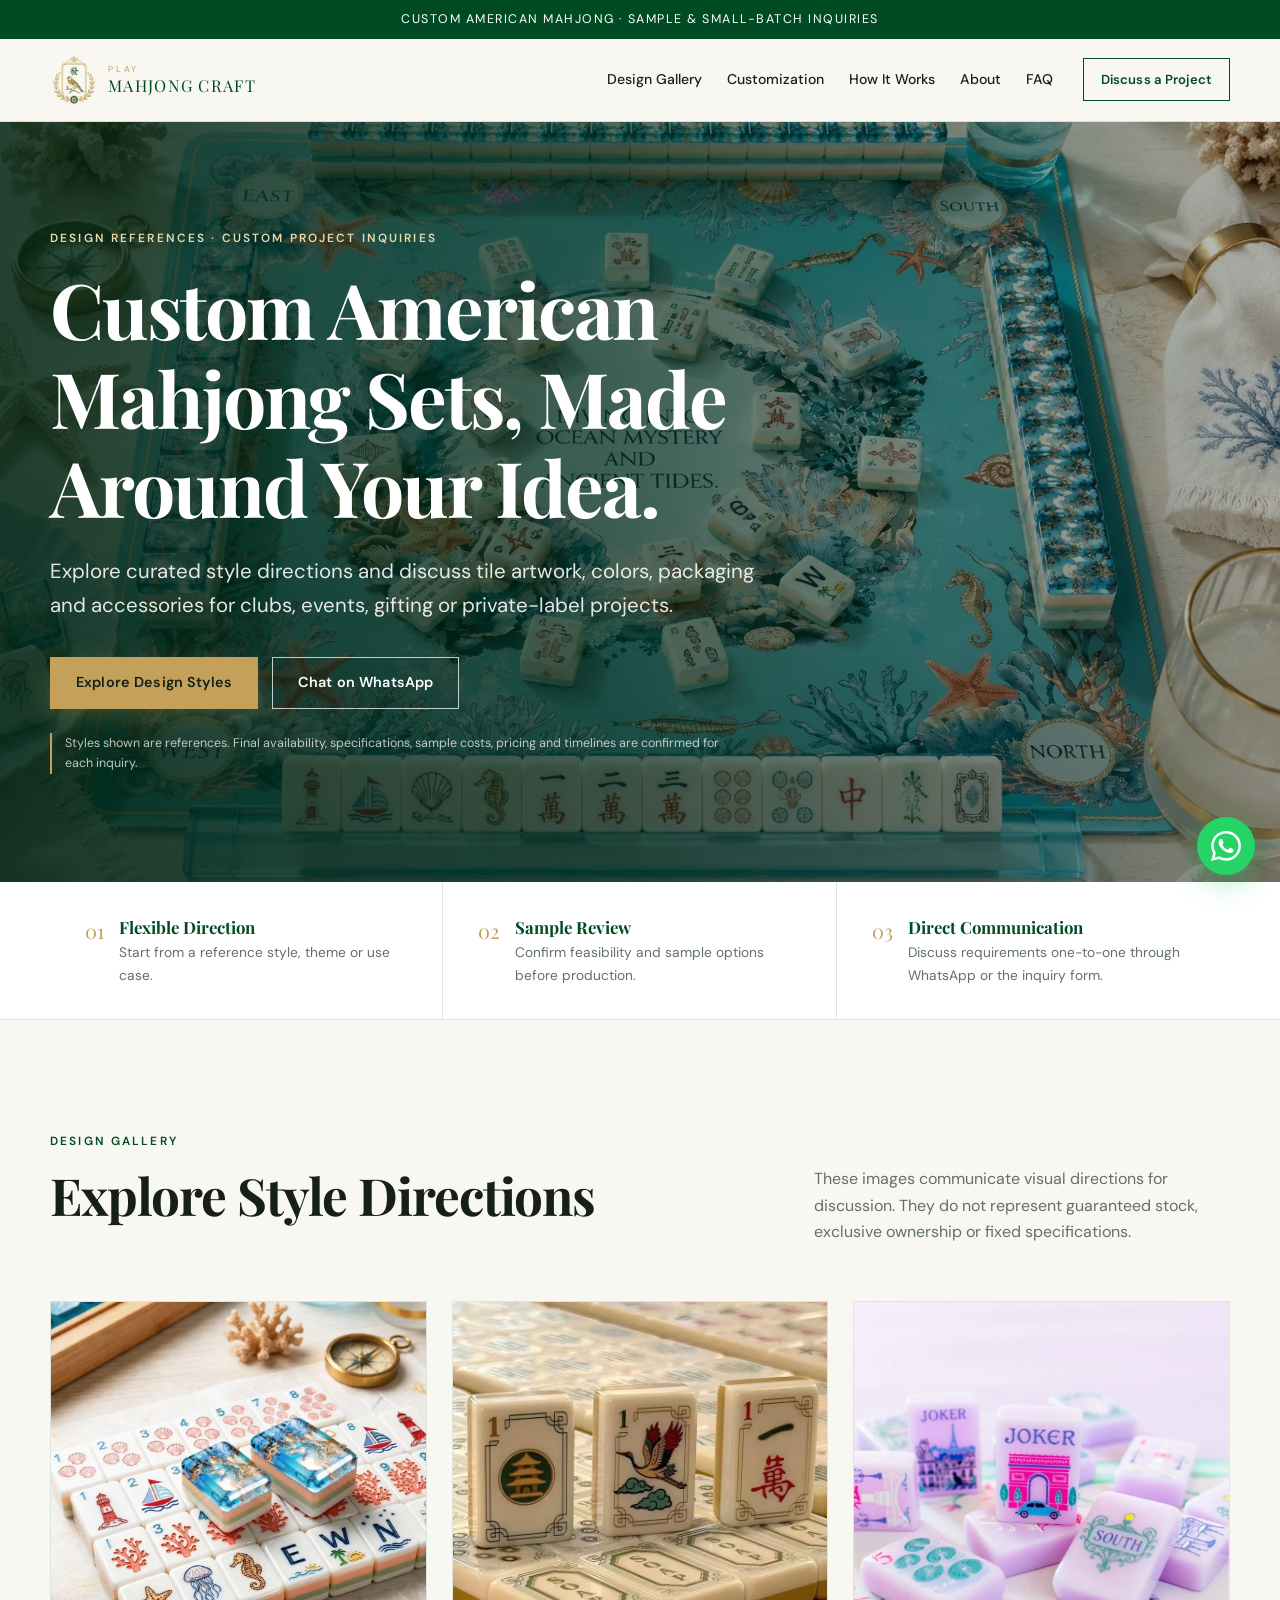
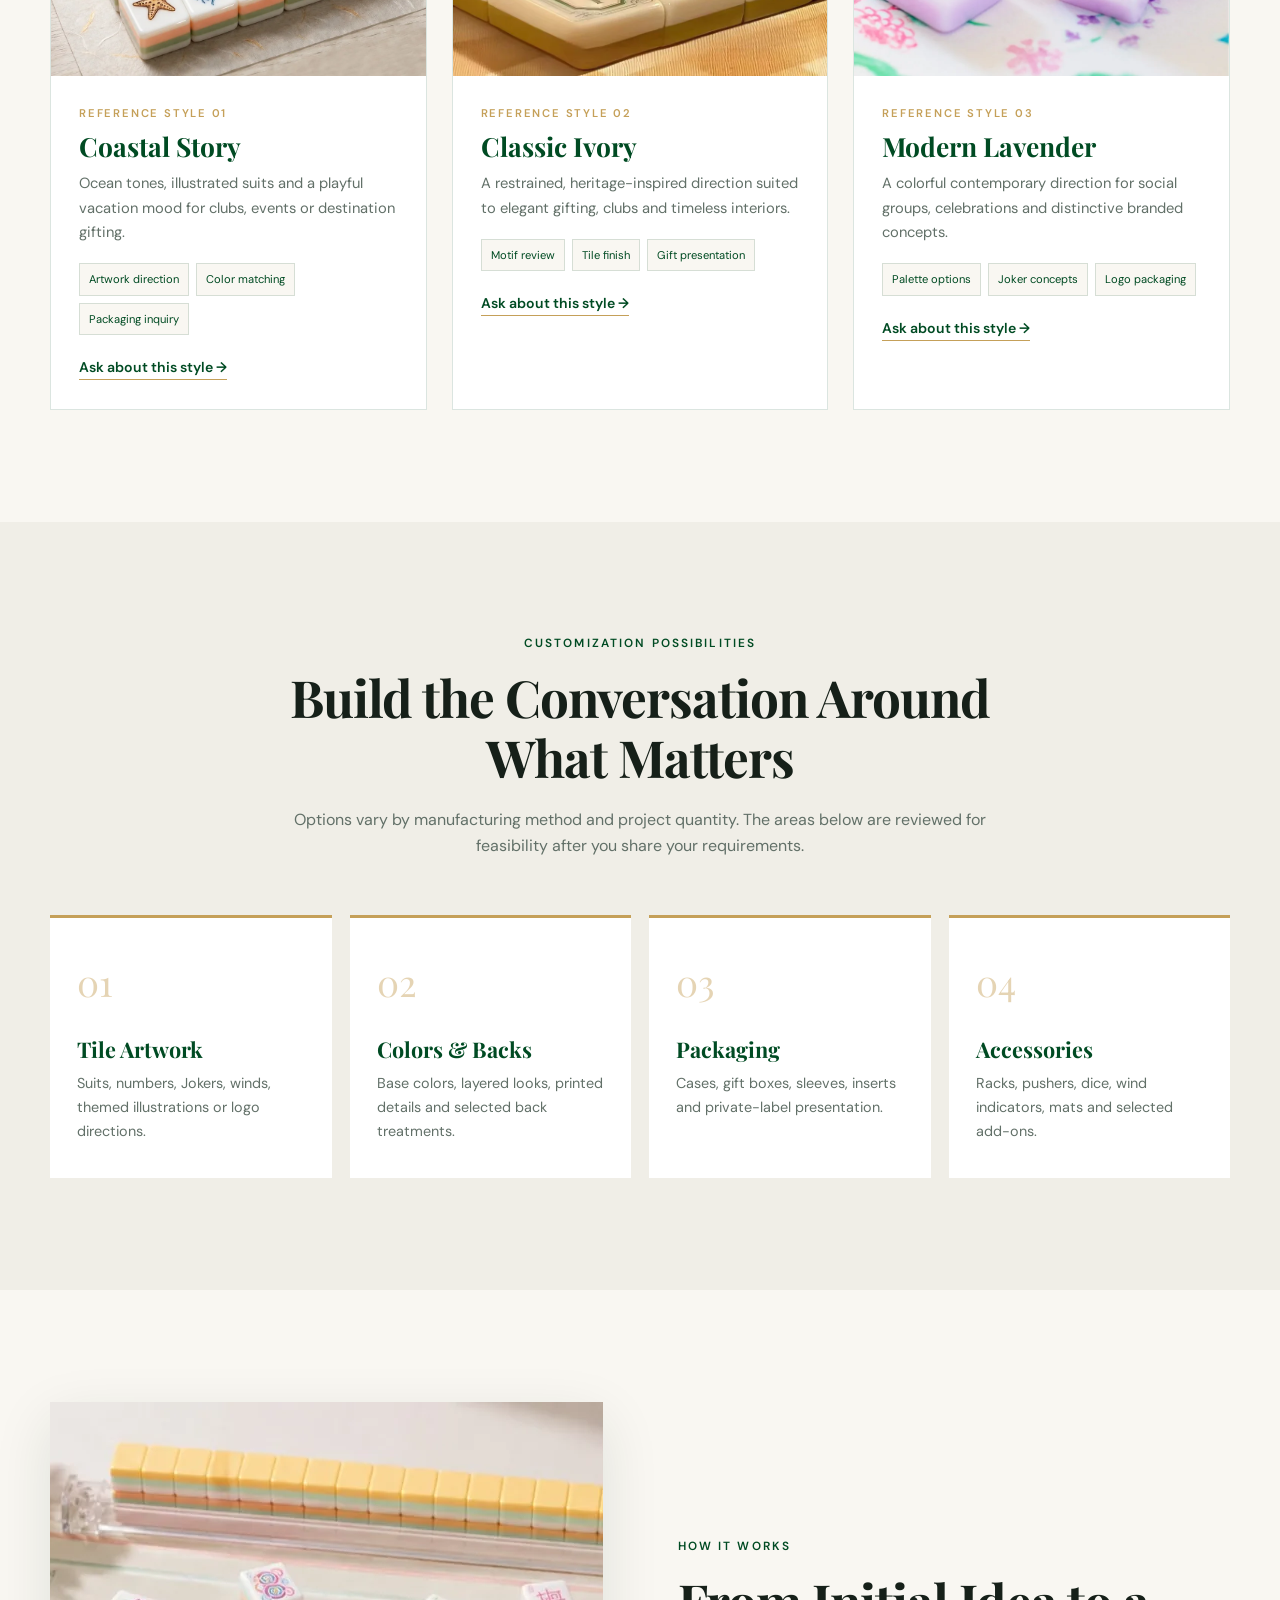
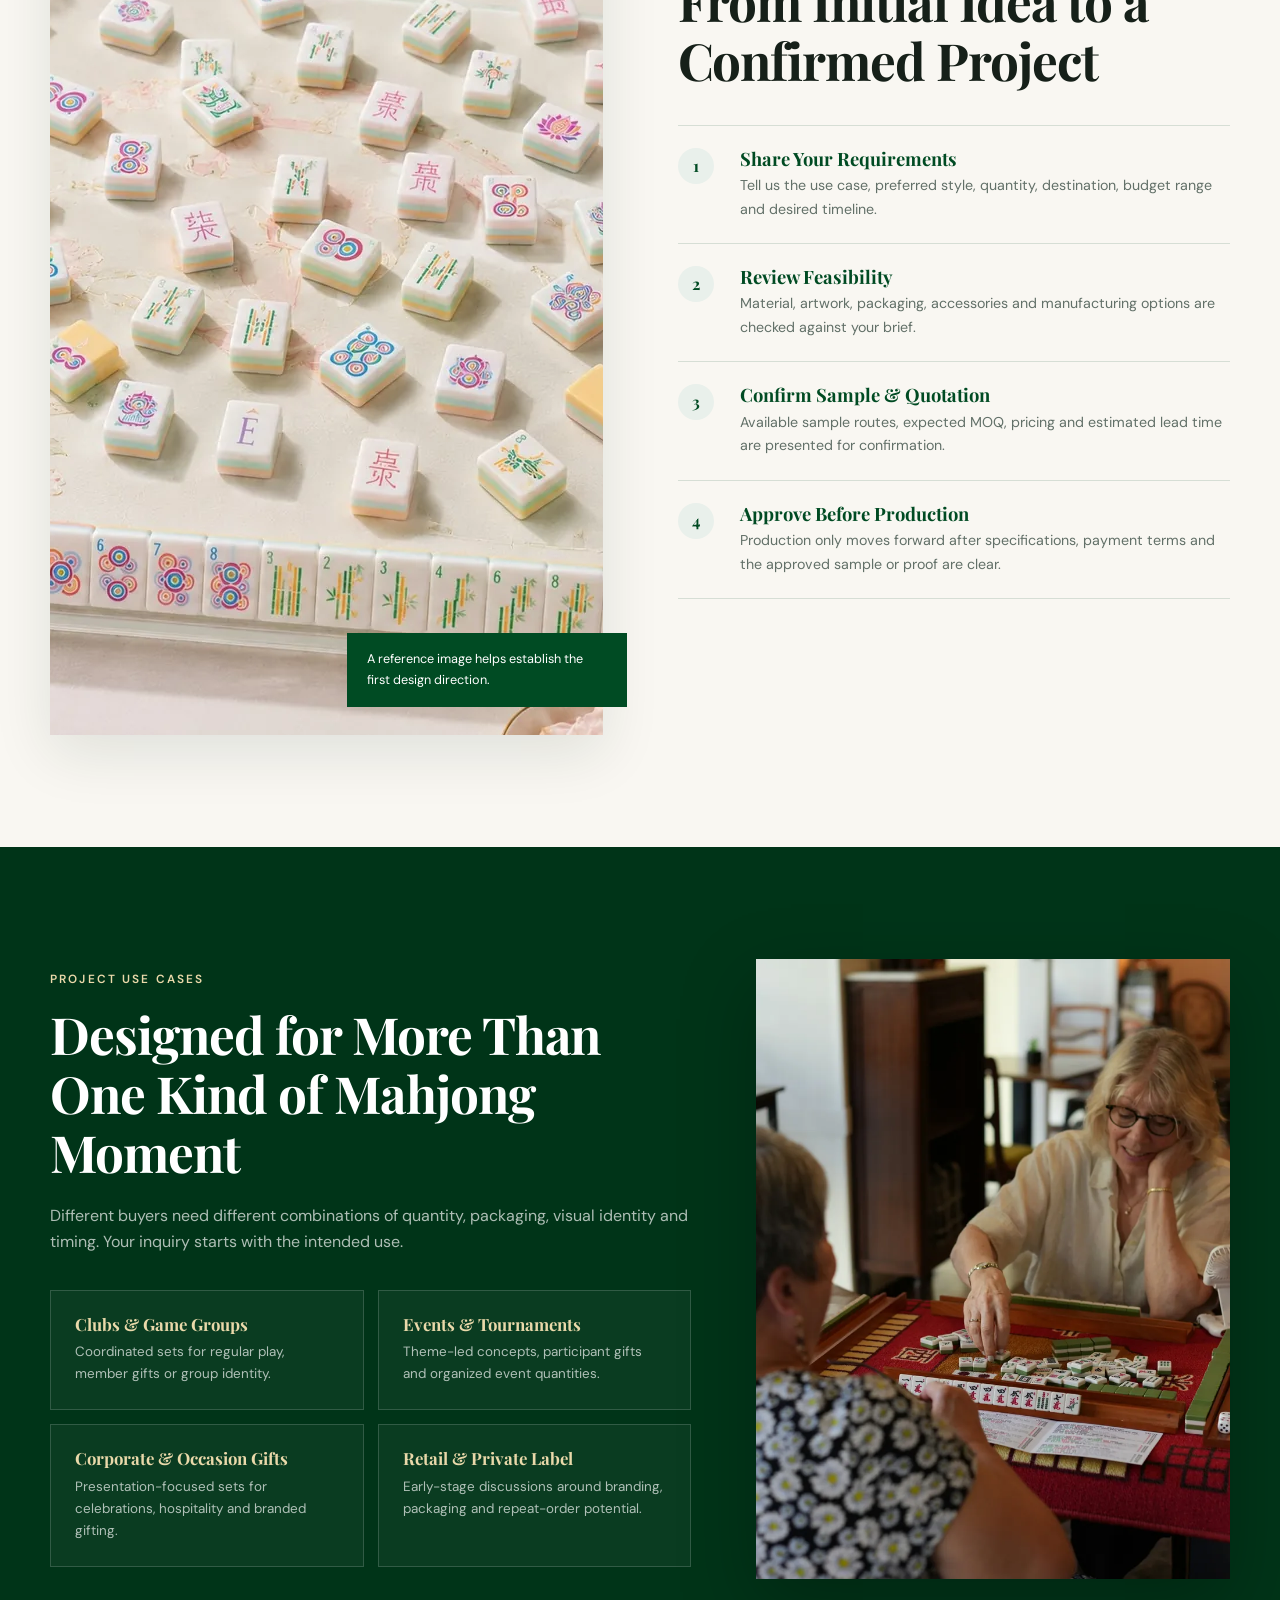
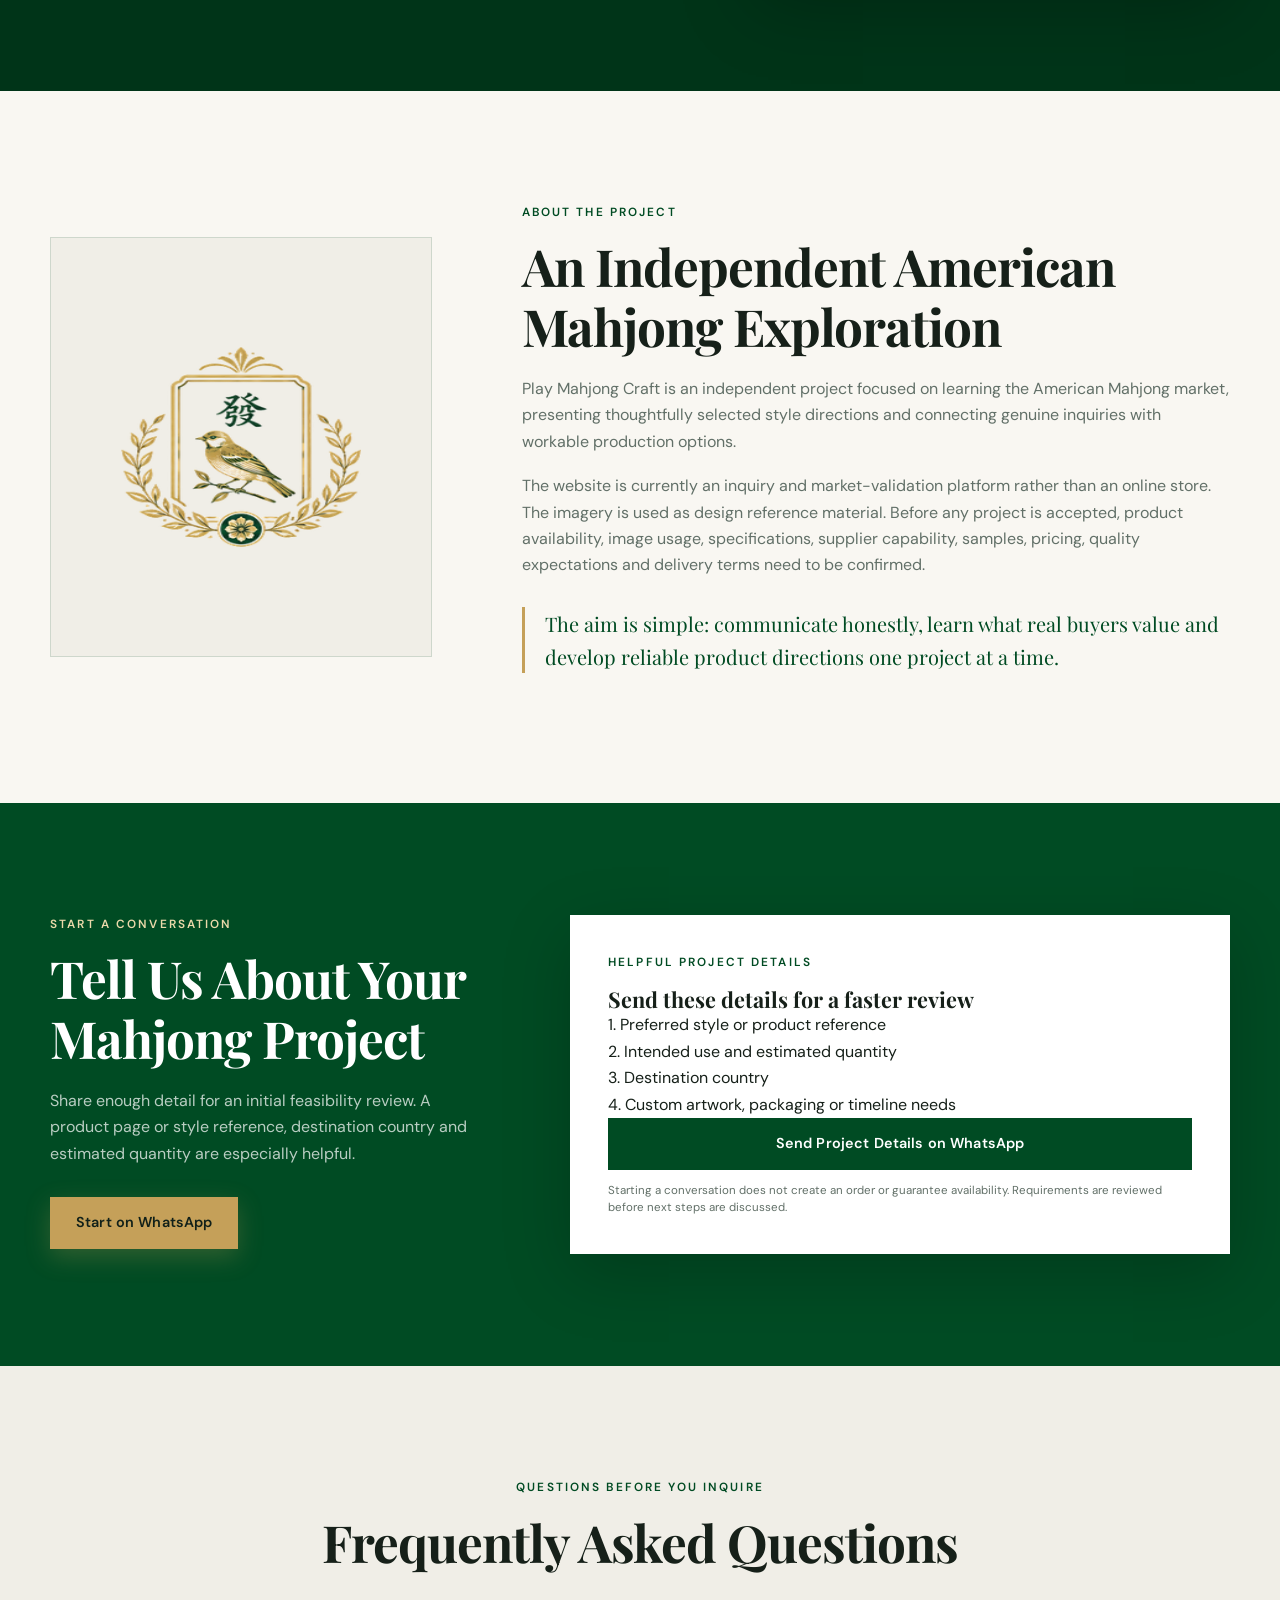
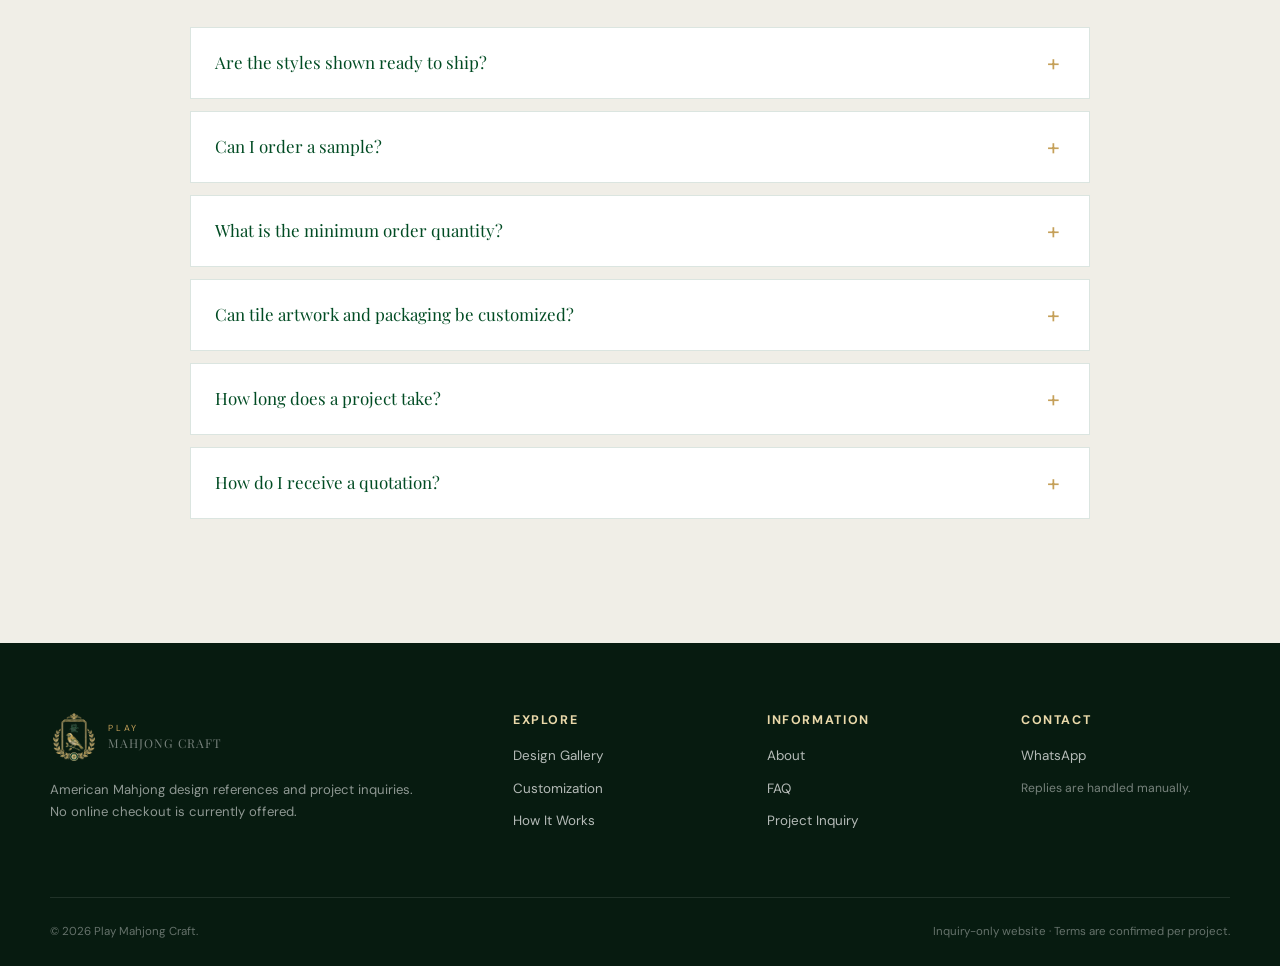
==== index.html @ 48d12bcc "Commit directly to the main branch Upload Cloudflare-ready website" ====
<!doctype html>
<html lang="en">
<head>
  <meta charset="utf-8">
  <meta name="viewport" content="width=device-width, initial-scale=1">
  <title>Custom American Mahjong Sets & Private Label | Play Mahjong Craft</title>
  <meta name="description" content="Explore American Mahjong design references for clubs, events, gifting and private-label projects. Discuss tile artwork, colors, packaging, samples and small-batch production options.">
  <meta name="author" content="Play Mahjong Craft">
  <meta name="theme-color" content="#004B23">
  <link rel="canonical" href="https://playmahjongcraft.com/">
  <link rel="icon" type="image/png" href="/favicon.png">
  <link rel="apple-touch-icon" href="/favicon.jpg">

  <meta property="og:type" content="website">
  <meta property="og:site_name" content="Play Mahjong Craft">
  <meta property="og:title" content="Custom American Mahjong Sets | Play Mahjong Craft">
  <meta property="og:description" content="Explore design references and discuss customization, samples, packaging and project quantities.">
  <meta property="og:url" content="https://playmahjongcraft.com/">
  <meta property="og:image" content="https://playmahjongcraft.com/images/og-cover.jpg">
  <meta property="og:image:width" content="1200">
  <meta property="og:image:height" content="630">
  <meta name="twitter:card" content="summary_large_image">
  <meta name="twitter:title" content="Custom American Mahjong Sets | Play Mahjong Craft">
  <meta name="twitter:description" content="Design references and project inquiries for custom American Mahjong sets.">
  <meta name="twitter:image" content="https://playmahjongcraft.com/images/og-cover.jpg">

  <link rel="preconnect" href="https://fonts.googleapis.com">
  <link rel="preconnect" href="https://fonts.gstatic.com" crossorigin>
  <link href="https://fonts.googleapis.com/css2?family=DM+Sans:wght@400;500;600&family=Playfair+Display:wght@600;700&display=swap" rel="stylesheet">
  <link rel="stylesheet" href="/styles.css">

  <script type="application/ld+json">
  {
    "@context": "https://schema.org",
    "@graph": [
      {
        "@type": "Organization",
        "@id": "https://playmahjongcraft.com/#organization",
        "name": "Play Mahjong Craft",
        "url": "https://playmahjongcraft.com/",
        "logo": "https://playmahjongcraft.com/images/logo-mark.png",
        "description": "An independent project focused on American Mahjong design references, customization inquiries and production coordination.",
        "contactPoint": {
          "@type": "ContactPoint",
          "contactType": "sales inquiries",
          "telephone": "+86-157-7939-4194",
          "availableLanguage": ["English"]
        }
      },
      {
        "@type": "WebSite",
        "@id": "https://playmahjongcraft.com/#website",
        "url": "https://playmahjongcraft.com/",
        "name": "Play Mahjong Craft",
        "publisher": {"@id": "https://playmahjongcraft.com/#organization"}
      },
      {
        "@type": "FAQPage",
        "mainEntity": [
          {
            "@type": "Question",
            "name": "Are the styles shown ready to ship?",
            "acceptedAnswer": {"@type": "Answer", "text": "The styles shown are design references for inquiry and customization discussions. Availability, specifications, sample options, pricing and production timing are confirmed for each project before an order is placed."}
          },
          {
            "@type": "Question",
            "name": "Can I order a sample?",
            "acceptedAnswer": {"@type": "Answer", "text": "Sample availability and cost depend on the selected style and level of customization. Share the style you are interested in and your destination country for confirmation."}
          },
          {
            "@type": "Question",
            "name": "What is the minimum order quantity?",
            "acceptedAnswer": {"@type": "Answer", "text": "Minimum quantities vary by material, artwork, packaging and production method. Standard-style projects may support lower quantities than fully customized projects."}
          },
          {
            "@type": "Question",
            "name": "Can tile artwork and packaging be customized?",
            "acceptedAnswer": {"@type": "Answer", "text": "Potential options may include tile artwork, colors, backs, logos, cases, gift boxes and selected accessories. Feasibility is confirmed after the project requirements are reviewed."}
          }
        ]
      }
    ]
  }
  </script>

  <!-- Google tag (gtag.js) -->
  <script async src="https://www.googletagmanager.com/gtag/js?id=G-H2BP6G1HKV"></script>
  <script>
    window.dataLayer = window.dataLayer || [];
    function gtag(){dataLayer.push(arguments);}
    gtag('js', new Date());
    gtag('config', 'G-H2BP6G1HKV');
  </script>

<!-- Microsoft Clarity -->
<script type="text/javascript">
  (function(c,l,a,r,i,t,y){
    c[a]=c[a]||function(){(c[a].q=c[a].q||[]).push(arguments)};
    t=l.createElement(r);t.async=1;t.src="https://www.clarity.ms/tag/"+i;
    y=l.getElementsByTagName(r)[0];y.parentNode.insertBefore(t,y);
  })(window, document, "clarity", "script", "xgh4sm0mk5");
</script>
</head>
<body>
  <a class="skip-link" href="#main-content">Skip to content</a>

  <div class="announcement">Custom American Mahjong · Sample & Small-Batch Inquiries</div>

  <header class="site-header" id="top">
    <div class="container nav-wrap">
      <a class="brand" href="#top" aria-label="Play Mahjong Craft home">
        <img src="/images/logo-mark.png" width="54" height="50" alt="">
        <span><small>PLAY</small>MAHJONG CRAFT</span>
      </a>
      <button class="menu-toggle" type="button" aria-expanded="false" aria-controls="primary-nav" aria-label="Open navigation">
        <span></span><span></span><span></span>
      </button>
      <nav id="primary-nav" class="primary-nav" aria-label="Primary navigation">
        <a href="#styles">Design Gallery</a>
        <a href="#customization">Customization</a>
        <a href="#process">How It Works</a>
        <a href="#about">About</a>
        <a href="#faq">FAQ</a>
      </nav>
      <a class="button button-small button-outline header-cta track-event" data-event="whatsapp_header" target="_blank" rel="noopener" href="https://wa.me/8615779394194?text=Hi%2C%20I%27d%20like%20to%20discuss%20a%20custom%20American%20Mahjong%20project.">Discuss a Project</a>
    </div>
  </header>

  <main id="main-content">
    <section class="hero" aria-labelledby="hero-title">
      <img class="hero-image" src="/images/hero-coastal.webp" width="1800" height="1200" alt="Coastal-inspired American Mahjong tiles arranged on a game table" fetchpriority="high">
      <div class="hero-overlay"></div>
      <div class="container hero-content">
        <p class="eyebrow light">Design references · Custom project inquiries</p>
        <h1 id="hero-title">Custom American Mahjong Sets, Made Around Your Idea.</h1>
        <p class="hero-lead">Explore curated style directions and discuss tile artwork, colors, packaging and accessories for clubs, events, gifting or private-label projects.</p>
        <div class="hero-actions">
          <a class="button button-gold track-event" data-event="view_style_gallery" href="#styles">Explore Design Styles</a>
          <a class="button button-ghost track-event" data-event="whatsapp_hero" target="_blank" rel="noopener" href="https://wa.me/8615779394194?text=Hi%2C%20I%27m%20interested%20in%20a%20custom%20American%20Mahjong%20set.%20Could%20you%20help%20me%20review%20the%20options%3F">Chat on WhatsApp</a>
        </div>
        <p class="hero-note">Styles shown are references. Final availability, specifications, sample costs, pricing and timelines are confirmed for each inquiry.</p>
      </div>
    </section>

    <section class="value-strip" aria-label="Project approach">
      <div class="container value-grid">
        <div><span>01</span><strong>Flexible Direction</strong><p>Start from a reference style, theme or use case.</p></div>
        <div><span>02</span><strong>Sample Review</strong><p>Confirm feasibility and sample options before production.</p></div>
        <div><span>03</span><strong>Direct Communication</strong><p>Discuss requirements one-to-one through WhatsApp or the inquiry form.</p></div>
      </div>
    </section>

    <section class="section" id="styles">
      <div class="container">
        <div class="section-heading split-heading">
          <div>
            <p class="eyebrow">Design gallery</p>
            <h2>Explore Style Directions</h2>
          </div>
          <p>These images communicate visual directions for discussion. They do not represent guaranteed stock, exclusive ownership or fixed specifications.</p>
        </div>

        <div class="style-grid">
          <article class="style-card">
            <div class="image-wrap"><img src="/images/style-coastal.webp" width="1000" height="1000" loading="lazy" alt="Coastal-inspired Mahjong tile design reference"></div>
            <div class="style-content">
              <p class="card-kicker">Reference style 01</p>
              <h3>Coastal Story</h3>
              <p>Ocean tones, illustrated suits and a playful vacation mood for clubs, events or destination gifting.</p>
              <ul class="tag-list" aria-label="Possible customization areas"><li>Artwork direction</li><li>Color matching</li><li>Packaging inquiry</li></ul>
              <a class="text-link track-event" data-event="whatsapp_style_coastal" target="_blank" rel="noopener" href="https://wa.me/8615779394194?text=Hi%2C%20I%27m%20interested%20in%20the%20Coastal%20Story%20style%20on%20your%20website.%20Could%20you%20share%20sample%2C%20MOQ%20and%20customization%20options%3F">Ask about this style <span aria-hidden="true">→</span></a>
            </div>
          </article>

          <article class="style-card">
            <div class="image-wrap"><img src="/images/style-ivory.webp" width="900" height="900" loading="lazy" alt="Classic ivory Mahjong tile design reference"></div>
            <div class="style-content">
              <p class="card-kicker">Reference style 02</p>
              <h3>Classic Ivory</h3>
              <p>A restrained, heritage-inspired direction suited to elegant gifting, clubs and timeless interiors.</p>
              <ul class="tag-list" aria-label="Possible customization areas"><li>Motif review</li><li>Tile finish</li><li>Gift presentation</li></ul>
              <a class="text-link track-event" data-event="whatsapp_style_ivory" target="_blank" rel="noopener" href="https://wa.me/8615779394194?text=Hi%2C%20I%27m%20interested%20in%20the%20Classic%20Ivory%20style%20on%20your%20website.%20Could%20you%20share%20sample%2C%20MOQ%20and%20customization%20options%3F">Ask about this style <span aria-hidden="true">→</span></a>
            </div>
          </article>

          <article class="style-card">
            <div class="image-wrap"><img src="/images/style-lavender.webp" width="1000" height="1000" loading="lazy" alt="Modern lavender Mahjong tile design reference"></div>
            <div class="style-content">
              <p class="card-kicker">Reference style 03</p>
              <h3>Modern Lavender</h3>
              <p>A colorful contemporary direction for social groups, celebrations and distinctive branded concepts.</p>
              <ul class="tag-list" aria-label="Possible customization areas"><li>Palette options</li><li>Joker concepts</li><li>Logo packaging</li></ul>
              <a class="text-link track-event" data-event="whatsapp_style_lavender" target="_blank" rel="noopener" href="https://wa.me/8615779394194?text=Hi%2C%20I%27m%20interested%20in%20the%20Modern%20Lavender%20style%20on%20your%20website.%20Could%20you%20share%20sample%2C%20MOQ%20and%20customization%20options%3F">Ask about this style <span aria-hidden="true">→</span></a>
            </div>
          </article>
        </div>
      </div>
    </section>

    <section class="section section-tint" id="customization">
      <div class="container">
        <div class="section-heading centered narrow">
          <p class="eyebrow">Customization possibilities</p>
          <h2>Build the Conversation Around What Matters</h2>
          <p>Options vary by manufacturing method and project quantity. The areas below are reviewed for feasibility after you share your requirements.</p>
        </div>
        <div class="feature-grid">
          <article><span class="feature-number">01</span><h3>Tile Artwork</h3><p>Suits, numbers, Jokers, winds, themed illustrations or logo directions.</p></article>
          <article><span class="feature-number">02</span><h3>Colors & Backs</h3><p>Base colors, layered looks, printed details and selected back treatments.</p></article>
          <article><span class="feature-number">03</span><h3>Packaging</h3><p>Cases, gift boxes, sleeves, inserts and private-label presentation.</p></article>
          <article><span class="feature-number">04</span><h3>Accessories</h3><p>Racks, pushers, dice, wind indicators, mats and selected add-ons.</p></article>
        </div>
      </div>
    </section>

    <section class="section process-section" id="process">
      <div class="container process-layout">
        <div class="process-image">
          <img src="/images/hero-pastel.webp" width="1400" height="933" loading="lazy" alt="Pastel American Mahjong set displayed on a table">
          <div class="image-caption">A reference image helps establish the first design direction.</div>
        </div>
        <div class="process-content">
          <p class="eyebrow">How it works</p>
          <h2>From Initial Idea to a Confirmed Project</h2>
          <ol class="steps">
            <li><span>1</span><div><h3>Share Your Requirements</h3><p>Tell us the use case, preferred style, quantity, destination, budget range and desired timeline.</p></div></li>
            <li><span>2</span><div><h3>Review Feasibility</h3><p>Material, artwork, packaging, accessories and manufacturing options are checked against your brief.</p></div></li>
            <li><span>3</span><div><h3>Confirm Sample & Quotation</h3><p>Available sample routes, expected MOQ, pricing and estimated lead time are presented for confirmation.</p></div></li>
            <li><span>4</span><div><h3>Approve Before Production</h3><p>Production only moves forward after specifications, payment terms and the approved sample or proof are clear.</p></div></li>
          </ol>
        </div>
      </div>
    </section>

    <section class="section section-dark" id="use-cases">
      <div class="container use-case-layout">
        <div>
          <p class="eyebrow light">Project use cases</p>
          <h2>Designed for More Than One Kind of Mahjong Moment</h2>
          <p class="section-intro">Different buyers need different combinations of quantity, packaging, visual identity and timing. Your inquiry starts with the intended use.</p>
          <div class="use-case-grid">
            <article><h3>Clubs & Game Groups</h3><p>Coordinated sets for regular play, member gifts or group identity.</p></article>
            <article><h3>Events & Tournaments</h3><p>Theme-led concepts, participant gifts and organized event quantities.</p></article>
            <article><h3>Corporate & Occasion Gifts</h3><p>Presentation-focused sets for celebrations, hospitality and branded gifting.</p></article>
            <article><h3>Retail & Private Label</h3><p>Early-stage discussions around branding, packaging and repeat-order potential.</p></article>
          </div>
        </div>
        <img src="/images/mahjong-community.webp" width="1600" height="1066" loading="lazy" alt="A group of adults enjoying a Mahjong game together">
      </div>
    </section>

    <section class="section" id="about">
      <div class="container about-layout">
        <div class="about-mark"><img src="/images/logo-mark.png" width="220" height="200" loading="lazy" alt="Play Mahjong Craft emblem"></div>
        <div>
          <p class="eyebrow">About the project</p>
          <h2>An Independent American Mahjong Exploration</h2>
          <p>Play Mahjong Craft is an independent project focused on learning the American Mahjong market, presenting thoughtfully selected style directions and connecting genuine inquiries with workable production options.</p>
          <p>The website is currently an inquiry and market-validation platform rather than an online store. The imagery is used as design reference material. Before any project is accepted, product availability, image usage, specifications, supplier capability, samples, pricing, quality expectations and delivery terms need to be confirmed.</p>
          <p class="about-highlight">The aim is simple: communicate honestly, learn what real buyers value and develop reliable product directions one project at a time.</p>
        </div>
      </div>
    </section>

    <section class="section inquiry-section" id="inquiry">
      <div class="container inquiry-layout">
        <div class="inquiry-copy">
          <p class="eyebrow light">Start a conversation</p>
          <h2>Tell Us About Your Mahjong Project</h2>
          <p>Share enough detail for an initial feasibility review. A product page or style reference, destination country and estimated quantity are especially helpful.</p>
          <a class="button button-gold track-event" data-event="whatsapp_inquiry" target="_blank" rel="noopener" href="https://wa.me/8615779394194?text=Hi%2C%20I%27d%20like%20to%20discuss%20an%20American%20Mahjong%20project.%20My%20intended%20use%20is%3A%20____.%20Estimated%20quantity%3A%20____.%20Destination%3A%20____.">Start on WhatsApp</a>
        </div>

        <div class="inquiry-form">
          <p class="eyebrow">Helpful project details</p>
          <h3>Send these details for a faster review</h3>
          <p>1. Preferred style or product reference</p>
          <p>2. Intended use and estimated quantity</p>
          <p>3. Destination country</p>
          <p>4. Custom artwork, packaging or timeline needs</p>
          <a class="button button-dark track-event" data-event="whatsapp_inquiry" target="_blank" rel="noopener" href="https://wa.me/8615779394194?text=Hi%2C%20I%27d%20like%20to%20discuss%20an%20American%20Mahjong%20project.%0A%0APreferred%20style%3A%20____%0AIntended%20use%3A%20____%0AEstimated%20quantity%3A%20____%0ADestination%3A%20____%0ACustomization%20or%20timeline%3A%20____">Send Project Details on WhatsApp</a>
          <p class="form-note">Starting a conversation does not create an order or guarantee availability. Requirements are reviewed before next steps are discussed.</p>
        </div>
      </div>
    </section>

    <section class="section section-tint" id="faq">
      <div class="container">
        <div class="section-heading centered"><p class="eyebrow">Questions before you inquire</p><h2>Frequently Asked Questions</h2></div>
        <div class="faq-list">
          <details><summary>Are the styles shown ready to ship?</summary><p>No ready-to-ship inventory is implied. The styles are design references for inquiry and customization discussions. Availability, specifications, sample options, pricing and production timing are confirmed for each project.</p></details>
          <details><summary>Can I order a sample?</summary><p>Sample availability and cost depend on the selected style and level of customization. Send the style, destination country and intended quantity for confirmation.</p></details>
          <details><summary>What is the minimum order quantity?</summary><p>MOQ varies by material, artwork, packaging and manufacturing method. Standard-style projects may support lower quantities than fully customized projects.</p></details>
          <details><summary>Can tile artwork and packaging be customized?</summary><p>Potential options may include tile artwork, colors, backs, logos, cases, gift boxes and selected accessories. Feasibility is confirmed after your requirements are reviewed.</p></details>
          <details><summary>How long does a project take?</summary><p>Timing depends on whether a sample is needed, the amount of customization, project quantity and destination. An estimated schedule is provided only after the requirements are clear.</p></details>
          <details><summary>How do I receive a quotation?</summary><p>Share the preferred style, intended use, quantity, destination country and customization requirements through WhatsApp. A quotation can follow after feasibility and supplier pricing are confirmed.</p></details>
        </div>
      </div>
    </section>
  </main>

  <footer class="site-footer">
    <div class="container footer-grid">
      <div class="footer-brand">
        <a class="brand brand-footer" href="#top"><img src="/images/logo-mark.png" width="54" height="50" alt=""><span><small>PLAY</small>MAHJONG CRAFT</span></a>
        <p>American Mahjong design references and project inquiries. No online checkout is currently offered.</p>
      </div>
      <div><h3>Explore</h3><a href="#styles">Design Gallery</a><a href="#customization">Customization</a><a href="#process">How It Works</a></div>
      <div><h3>Information</h3><a href="#about">About</a><a href="#faq">FAQ</a><a href="#inquiry">Project Inquiry</a></div>
      <div><h3>Contact</h3><a class="track-event" data-event="whatsapp_footer" target="_blank" rel="noopener" href="https://wa.me/8615779394194?text=Hi%2C%20I%27d%20like%20to%20discuss%20an%20American%20Mahjong%20project.">WhatsApp</a><span>Replies are handled manually.</span></div>
    </div>
    <div class="container footer-bottom"><span>© 2026 Play Mahjong Craft.</span><span>Inquiry-only website · Terms are confirmed per project.</span></div>
  </footer>

  <a class="whatsapp-float track-event" data-event="whatsapp_floating" href="https://wa.me/8615779394194?text=Hi%2C%20I%27m%20visiting%20Play%20Mahjong%20Craft%20and%20would%20like%20to%20ask%20about%20a%20project." target="_blank" rel="noopener" aria-label="Chat on WhatsApp">
    <svg aria-hidden="true" viewBox="0 0 24 24"><path d="M17.472 14.382c-.297-.149-1.758-.867-2.03-.967-.273-.099-.471-.148-.67.15-.197.297-.767.966-.94 1.164-.173.199-.347.223-.644.075-.297-.15-1.255-.463-2.39-1.475-.883-.788-1.48-1.761-1.653-2.059-.173-.297-.018-.458.13-.606.134-.133.298-.347.446-.52.149-.174.198-.298.298-.497.099-.198.05-.371-.025-.52-.075-.149-.669-1.612-.916-2.207-.242-.579-.487-.5-.669-.51-.173-.008-.371-.01-.57-.01-.198 0-.52.074-.792.372-.272.297-1.04 1.016-1.04 2.479 0 1.462 1.065 2.875 1.213 3.074.149.198 2.096 3.2 5.077 4.487.709.306 1.262.489 1.694.625.712.227 1.36.195 1.871.118.571-.085 1.758-.719 2.006-1.413.248-.694.248-1.289.173-1.413-.074-.124-.272-.198-.57-.347m-5.421 7.403h-.004a9.87 9.87 0 0 1-5.031-1.378l-.361-.214-3.741.982.998-3.648-.235-.374a9.86 9.86 0 0 1-1.51-5.26c.001-5.45 4.436-9.884 9.888-9.884 2.64 0 5.122 1.03 6.988 2.898a9.825 9.825 0 0 1 2.893 6.994c-.003 5.45-4.437 9.884-9.885 9.884m8.413-18.297A11.815 11.815 0 0 0 12.05 0C5.495 0 .16 5.335.157 11.892c0 2.096.547 4.142 1.588 5.945L.057 24l6.305-1.654a11.882 11.882 0 0 0 5.683 1.448h.005c6.554 0 11.89-5.335 11.893-11.893a11.821 11.821 0 0 0-3.48-8.413z"/></svg>
  </a>
  <script src="/script.js" defer></script>
</body>
</html>
---- styles.css ----
:root{
  --green:#004b23;--green-dark:#003418;--green-soft:#e9f0eb;--gold:#c5a059;--gold-light:#ead9aa;
  --ivory:#f9f7f2;--paper:#fff;--ink:#162019;--muted:#627068;--line:rgba(0,75,35,.14);
  --shadow:0 18px 55px rgba(16,43,27,.11);--serif:'Playfair Display',Georgia,serif;--sans:'DM Sans',Arial,sans-serif;
}
*{box-sizing:border-box;margin:0;padding:0}html{scroll-behavior:smooth;scroll-padding-top:94px}body{font-family:var(--sans);color:var(--ink);background:var(--ivory);line-height:1.65}img{max-width:100%;display:block}a{color:inherit}button,input,select,textarea{font:inherit}.container{width:min(1180px,calc(100% - 40px));margin-inline:auto}.section{padding:112px 0}.section-tint{background:#f0eee7}.section-dark{background:var(--green-dark);color:#fff}.hidden{position:absolute!important;clip:rect(1px,1px,1px,1px);clip-path:inset(50%);height:1px;width:1px;overflow:hidden}.skip-link{position:fixed;left:12px;top:-80px;z-index:9999;background:#fff;padding:10px 14px;border-radius:6px}.skip-link:focus{top:12px}
.announcement{background:var(--green);color:#fff;text-align:center;padding:9px 20px;font-size:.78rem;letter-spacing:.12em;text-transform:uppercase}.site-header{position:sticky;top:0;z-index:1000;background:rgba(249,247,242,.95);backdrop-filter:blur(14px);border-bottom:1px solid var(--line)}.nav-wrap{height:82px;display:flex;align-items:center;gap:30px}.brand{display:flex;align-items:center;gap:10px;text-decoration:none;min-width:max-content}.brand img{width:48px;height:48px;object-fit:contain}.brand span{font-family:var(--serif);font-size:1.02rem;letter-spacing:.08em;color:var(--green);line-height:1.05}.brand small{display:block;font-family:var(--sans);font-size:.55rem;letter-spacing:.32em;color:var(--gold);margin-bottom:3px}.primary-nav{display:flex;align-items:center;justify-content:center;gap:25px;margin-left:auto}.primary-nav a{text-decoration:none;font-size:.88rem;font-weight:500;position:relative}.primary-nav a:after{content:'';position:absolute;left:0;right:100%;bottom:-8px;height:1px;background:var(--gold);transition:.25s}.primary-nav a:hover:after{right:0}.menu-toggle{display:none;border:0;background:transparent;width:44px;height:44px;cursor:pointer}.menu-toggle span{display:block;width:24px;height:2px;background:var(--green);margin:5px auto;transition:.25s}
.button{display:inline-flex;align-items:center;justify-content:center;min-height:50px;padding:13px 25px;border:1px solid transparent;text-decoration:none;font-weight:600;font-size:.9rem;letter-spacing:.01em;cursor:pointer;transition:transform .22s,box-shadow .22s,background .22s,color .22s}.button:hover{transform:translateY(-2px)}.button-small{min-height:42px;padding:10px 17px;font-size:.82rem}.button-outline{border-color:var(--green);color:var(--green)}.button-outline:hover{background:var(--green);color:#fff}.button-gold{background:var(--gold);color:#112019;box-shadow:0 8px 24px rgba(197,160,89,.25)}.button-gold:hover{background:#d1af65}.button-ghost{border-color:rgba(255,255,255,.75);color:#fff;background:rgba(0,0,0,.08)}.button-ghost:hover{background:#fff;color:var(--green)}.button-dark{background:var(--green);color:#fff;width:100%}.button-dark:hover{background:var(--green-dark)}
.hero{min-height:760px;position:relative;display:flex;align-items:center;overflow:hidden;background:var(--green-dark)}.hero-image{position:absolute;inset:0;width:100%;height:100%;object-fit:cover;object-position:center 53%}.hero-overlay{position:absolute;inset:0;background:linear-gradient(90deg,rgba(0,37,20,.86) 0%,rgba(0,37,20,.68) 48%,rgba(0,15,8,.25) 100%),linear-gradient(0deg,rgba(0,0,0,.20),transparent 55%)}.hero-content{position:relative;z-index:2;color:#fff;padding-block:105px;max-width:1180px}.hero-content>*{max-width:790px}.eyebrow{text-transform:uppercase;letter-spacing:.18em;font-size:.74rem;font-weight:600;color:var(--green);margin-bottom:15px}.eyebrow.light{color:var(--gold-light)}h1,h2,h3{font-family:var(--serif);line-height:1.16}h1{font-size:clamp(3rem,6vw,5.5rem);letter-spacing:-.025em;margin-bottom:24px}h2{font-size:clamp(2.2rem,4vw,3.7rem);letter-spacing:-.02em;margin-bottom:20px}h3{font-size:1.35rem}.hero-lead{font-size:clamp(1.05rem,1.6vw,1.3rem);max-width:720px;color:rgba(255,255,255,.88);margin-bottom:34px}.hero-actions{display:flex;gap:14px;flex-wrap:wrap}.hero-note{font-size:.78rem;color:rgba(255,255,255,.72);margin-top:24px;max-width:690px!important;border-left:2px solid var(--gold);padding-left:13px}
.value-strip{background:#fff;border-bottom:1px solid var(--line)}.value-grid{display:grid;grid-template-columns:repeat(3,1fr)}.value-grid>div{padding:32px 35px;border-right:1px solid var(--line);display:grid;grid-template-columns:auto 1fr;column-gap:15px}.value-grid>div:last-child{border-right:0}.value-grid span{font-family:var(--serif);color:var(--gold);font-size:1.25rem;grid-row:1/3}.value-grid strong{font-family:var(--serif);color:var(--green);font-size:1.05rem}.value-grid p{font-size:.86rem;color:var(--muted)}
.section-heading{margin-bottom:55px}.split-heading{display:grid;grid-template-columns:1.25fr .75fr;gap:70px;align-items:end}.split-heading>p{color:var(--muted);max-width:500px}.centered{text-align:center}.narrow{max-width:750px;margin-inline:auto}.section-heading>p:not(.eyebrow),.section-intro{color:var(--muted)}.style-grid{display:grid;grid-template-columns:repeat(3,1fr);gap:25px}.style-card{background:#fff;border:1px solid var(--line);transition:transform .25s,box-shadow .25s}.style-card:hover{transform:translateY(-6px);box-shadow:var(--shadow)}.image-wrap{aspect-ratio:1;overflow:hidden;background:#eee}.image-wrap img{width:100%;height:100%;object-fit:cover;transition:transform .5s}.style-card:hover .image-wrap img{transform:scale(1.025)}.style-content{padding:28px}.card-kicker{font-size:.7rem;letter-spacing:.16em;text-transform:uppercase;color:var(--gold);font-weight:600;margin-bottom:8px}.style-content h3{color:var(--green);font-size:1.65rem;margin-bottom:10px}.style-content>p:not(.card-kicker){color:var(--muted);font-size:.92rem}.tag-list{list-style:none;display:flex;gap:7px;flex-wrap:wrap;margin:19px 0}.tag-list li{border:1px solid var(--line);padding:6px 9px;font-size:.7rem;color:var(--green);background:var(--ivory)}.text-link{font-size:.88rem;font-weight:600;color:var(--green);text-decoration:none;border-bottom:1px solid var(--gold);padding-bottom:3px}.text-link span{display:inline-block;transition:transform .2s}.text-link:hover span{transform:translateX(4px)}
.feature-grid{display:grid;grid-template-columns:repeat(4,1fr);gap:18px}.feature-grid article{background:#fff;padding:34px 27px;min-height:240px;border-top:3px solid var(--gold)}.feature-number{font-family:var(--serif);font-size:2.3rem;color:rgba(197,160,89,.45);display:block;margin-bottom:25px}.feature-grid h3{color:var(--green);margin-bottom:10px}.feature-grid p{color:var(--muted);font-size:.9rem}
.process-layout{display:grid;grid-template-columns:1fr 1fr;gap:75px;align-items:center}.process-image{position:relative}.process-image img{width:100%;aspect-ratio:4/5;object-fit:cover;box-shadow:var(--shadow)}.image-caption{position:absolute;right:-24px;bottom:28px;background:var(--green);color:#fff;padding:16px 20px;max-width:280px;font-size:.79rem}.steps{list-style:none;margin-top:34px}.steps li{display:grid;grid-template-columns:44px 1fr;gap:18px;padding:22px 0;border-top:1px solid var(--line)}.steps li:last-child{border-bottom:1px solid var(--line)}.steps li>span{width:36px;height:36px;border-radius:50%;display:grid;place-items:center;background:var(--green-soft);color:var(--green);font-family:var(--serif);font-weight:700}.steps h3{color:var(--green);font-size:1.15rem;margin-bottom:5px}.steps p{color:var(--muted);font-size:.89rem}
.use-case-layout{display:grid;grid-template-columns:1.15fr .85fr;gap:65px;align-items:center}.use-case-layout>img{width:100%;height:620px;object-fit:cover;box-shadow:0 25px 70px rgba(0,0,0,.25)}.section-dark h2{color:#fff}.section-dark .section-intro{color:rgba(255,255,255,.68);max-width:650px}.use-case-grid{display:grid;grid-template-columns:1fr 1fr;gap:14px;margin-top:34px}.use-case-grid article{border:1px solid rgba(255,255,255,.16);padding:24px;background:rgba(255,255,255,.04)}.use-case-grid h3{font-size:1.05rem;color:var(--gold-light);margin-bottom:7px}.use-case-grid p{font-size:.84rem;color:rgba(255,255,255,.68)}
.about-layout{display:grid;grid-template-columns:.7fr 1.3fr;gap:90px;align-items:center}.about-mark{min-height:420px;background:#f0eee7;display:grid;place-items:center;border:1px solid var(--line)}.about-mark img{width:min(240px,65%)}.about-layout>div:last-child>p:not(.eyebrow){color:var(--muted);margin-bottom:18px}.about-highlight{font-family:var(--serif);font-size:1.25rem!important;color:var(--green)!important;border-left:3px solid var(--gold);padding-left:20px;margin-top:28px}
.inquiry-section{background:var(--green);color:#fff}.inquiry-layout{display:grid;grid-template-columns:.8fr 1.2fr;gap:80px;align-items:start}.inquiry-copy h2{color:#fff}.inquiry-copy>p:not(.eyebrow){color:rgba(255,255,255,.72);margin-bottom:30px}.inquiry-form{background:#fff;color:var(--ink);padding:38px;box-shadow:0 20px 65px rgba(0,0,0,.2)}.form-row{display:grid;grid-template-columns:1fr 1fr;gap:16px}.inquiry-form label{display:grid;gap:7px;font-size:.78rem;font-weight:600;color:var(--green);margin-bottom:16px}.inquiry-form input,.inquiry-form select,.inquiry-form textarea{width:100%;border:1px solid #d8ded9;background:#fff;padding:12px 13px;color:var(--ink);border-radius:0}.inquiry-form input:focus,.inquiry-form select:focus,.inquiry-form textarea:focus{outline:2px solid rgba(197,160,89,.35);border-color:var(--gold)}.form-note{font-size:.72rem;color:var(--muted);margin-top:12px;line-height:1.5}
.faq-list{max-width:900px;margin:auto}.faq-list details{background:#fff;border:1px solid var(--line);margin-bottom:12px;padding:0 24px}.faq-list summary{list-style:none;cursor:pointer;font-family:var(--serif);color:var(--green);font-size:1.06rem;padding:21px 45px 21px 0;position:relative}.faq-list summary::-webkit-details-marker{display:none}.faq-list summary:after{content:'+';position:absolute;right:5px;top:16px;font-family:var(--sans);font-size:1.45rem;color:var(--gold)}.faq-list details[open] summary:after{content:'–'}.faq-list details p{color:var(--muted);font-size:.9rem;padding:0 35px 23px 0}
.site-footer{background:#071b10;color:#fff;padding:70px 0 25px}.footer-grid{display:grid;grid-template-columns:2fr repeat(3,1fr);gap:45px}.brand-footer span{color:#fff}.footer-brand>p{color:rgba(255,255,255,.55);font-size:.82rem;max-width:370px;margin-top:18px}.footer-grid h3{font-family:var(--sans);font-size:.78rem;text-transform:uppercase;letter-spacing:.13em;color:var(--gold-light);margin-bottom:18px}.footer-grid>div:not(.footer-brand){display:flex;flex-direction:column;align-items:flex-start}.footer-grid a:not(.brand){text-decoration:none;color:rgba(255,255,255,.7);font-size:.84rem;margin-bottom:10px}.footer-grid a:hover{color:#fff}.footer-grid span{color:rgba(255,255,255,.45);font-size:.76rem}.footer-bottom{border-top:1px solid rgba(255,255,255,.1);margin-top:55px;padding-top:24px;display:flex;justify-content:space-between;color:rgba(255,255,255,.38);font-size:.72rem}
.whatsapp-float{position:fixed;right:25px;bottom:25px;z-index:999;width:58px;height:58px;border-radius:50%;display:grid;place-items:center;background:#25d366;box-shadow:0 8px 28px rgba(37,211,102,.38);transition:transform .2s}.whatsapp-float:hover{transform:scale(1.06)}.whatsapp-float svg{width:30px;fill:#fff}
@media(max-width:980px){.header-cta{display:none}.primary-nav{gap:16px}.style-grid{grid-template-columns:1fr 1fr}.style-card:last-child{grid-column:1/-1;display:grid;grid-template-columns:1fr 1fr}.process-layout,.use-case-layout,.about-layout,.inquiry-layout{grid-template-columns:1fr}.process-image img{aspect-ratio:16/10}.use-case-layout>img{height:500px}.about-mark{min-height:300px}.feature-grid{grid-template-columns:1fr 1fr}.footer-grid{grid-template-columns:1.7fr 1fr 1fr}.footer-grid>div:last-child{grid-column:2/4}.split-heading{grid-template-columns:1fr;gap:10px}}
@media(max-width:760px){html{scroll-padding-top:75px}.announcement{font-size:.64rem;padding:8px 12px}.nav-wrap{height:70px}.brand img{width:43px;height:43px}.brand span{font-size:.88rem}.menu-toggle{display:block;margin-left:auto}.primary-nav{position:absolute;left:0;right:0;top:70px;background:var(--ivory);border-bottom:1px solid var(--line);display:none;flex-direction:column;align-items:stretch;padding:16px 20px 22px;gap:0}.primary-nav.open{display:flex}.primary-nav a{padding:13px 0;border-bottom:1px solid var(--line)}.menu-toggle[aria-expanded="true"] span:nth-child(1){transform:translateY(7px) rotate(45deg)}.menu-toggle[aria-expanded="true"] span:nth-child(2){opacity:0}.menu-toggle[aria-expanded="true"] span:nth-child(3){transform:translateY(-7px) rotate(-45deg)}.hero{min-height:690px}.hero-overlay{background:linear-gradient(0deg,rgba(0,41,22,.91),rgba(0,41,22,.48))}.hero-content{padding-block:88px}.hero-content>*{max-width:100%}.hero-actions{flex-direction:column;align-items:stretch;max-width:330px}.hero-note{font-size:.72rem}.value-grid{grid-template-columns:1fr}.value-grid>div{border-right:0;border-bottom:1px solid var(--line);padding:23px 8px}.section{padding:78px 0}.container{width:min(100% - 28px,1180px)}.split-heading{margin-bottom:35px}.style-grid{grid-template-columns:1fr}.style-card:last-child{grid-column:auto;display:block}.feature-grid,.use-case-grid,.form-row{grid-template-columns:1fr}.feature-grid article{min-height:auto}.process-layout{gap:48px}.image-caption{right:10px;bottom:12px}.use-case-layout{gap:40px}.use-case-layout>img{height:390px}.about-layout{gap:42px}.inquiry-layout{gap:40px}.inquiry-form{padding:25px 20px}.footer-grid{grid-template-columns:1fr 1fr}.footer-brand{grid-column:1/-1}.footer-grid>div:last-child{grid-column:auto}.footer-bottom{flex-direction:column;gap:7px}.whatsapp-float{right:16px;bottom:16px;width:52px;height:52px}}
@media(max-width:480px){h1{font-size:2.62rem}h2{font-size:2.25rem}.brand span{font-size:.78rem}.brand small{font-size:.48rem}.footer-grid{grid-template-columns:1fr}.footer-grid>div:last-child{grid-column:auto}.style-content{padding:23px}.faq-list details{padding:0 17px}}
@media(prefers-reduced-motion:reduce){html{scroll-behavior:auto}*,*:before,*:after{animation-duration:.01ms!important;animation-iteration-count:1!important;transition-duration:.01ms!important}}
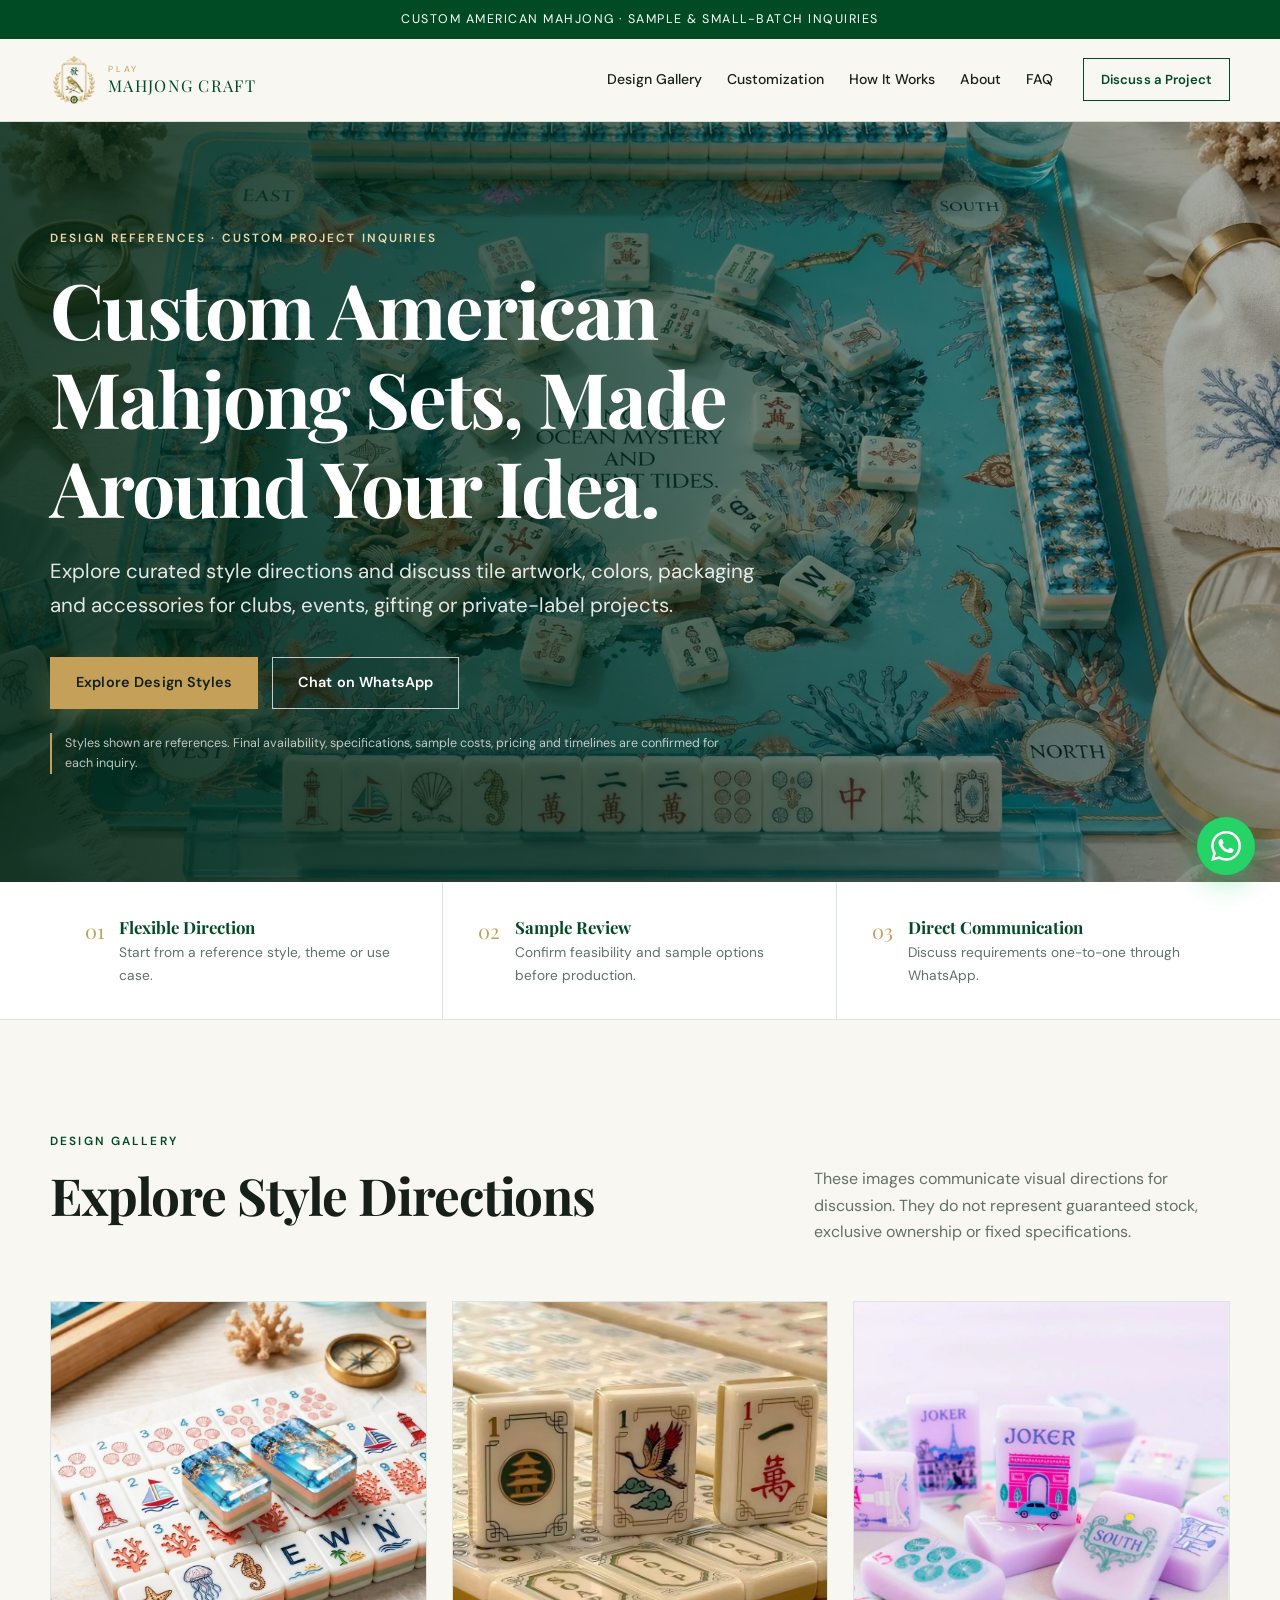
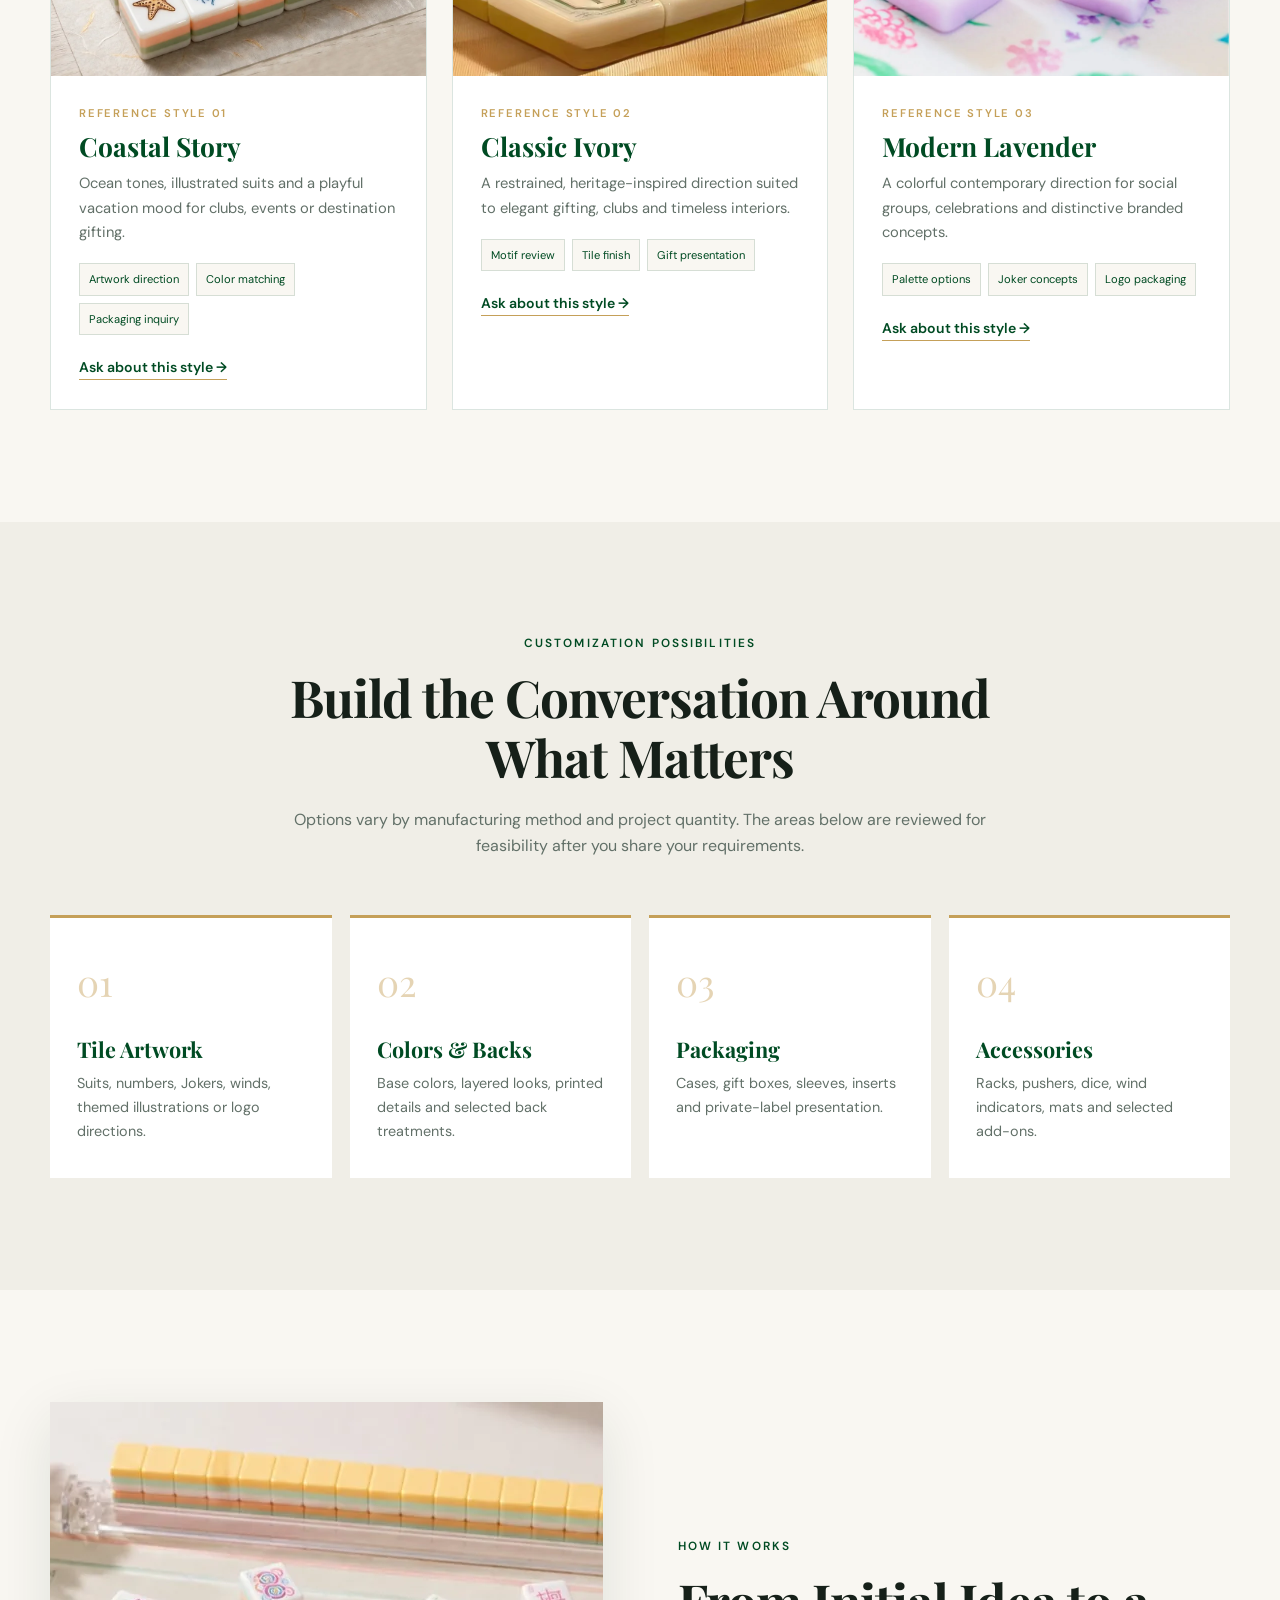
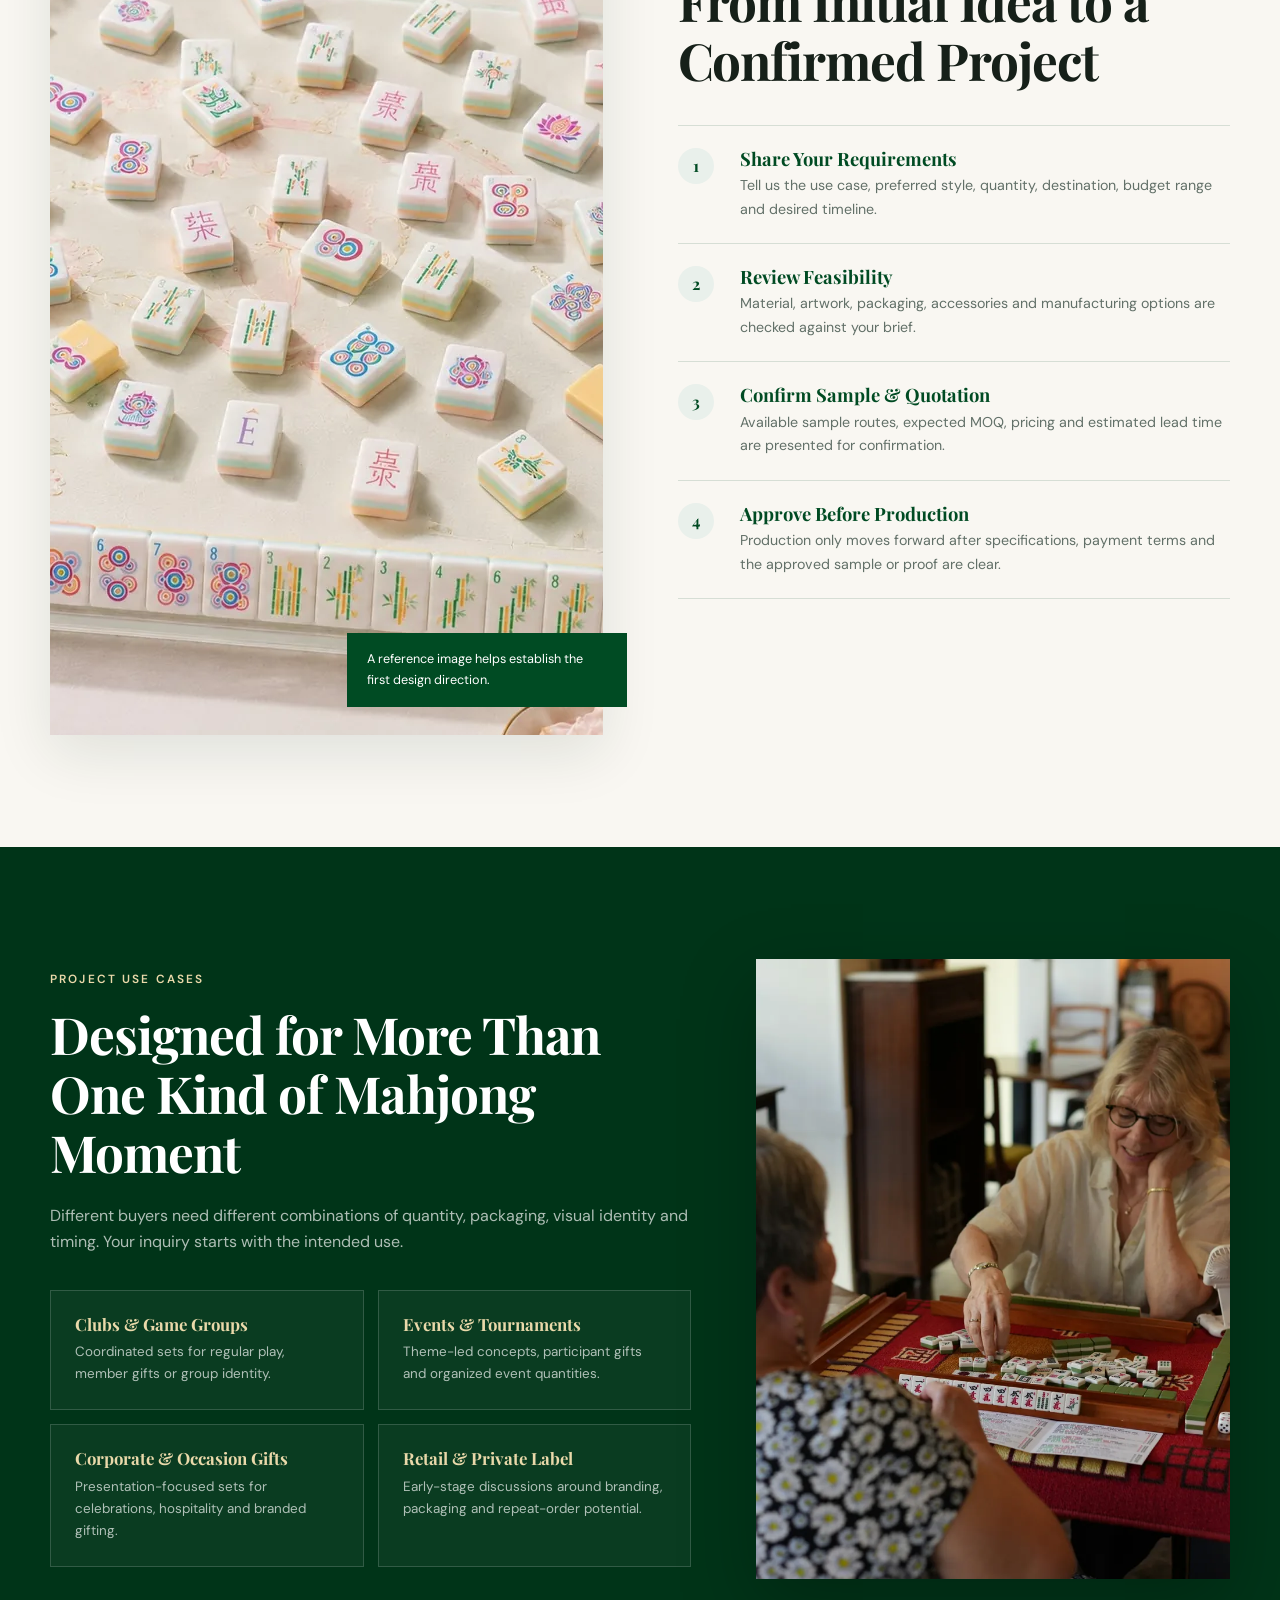
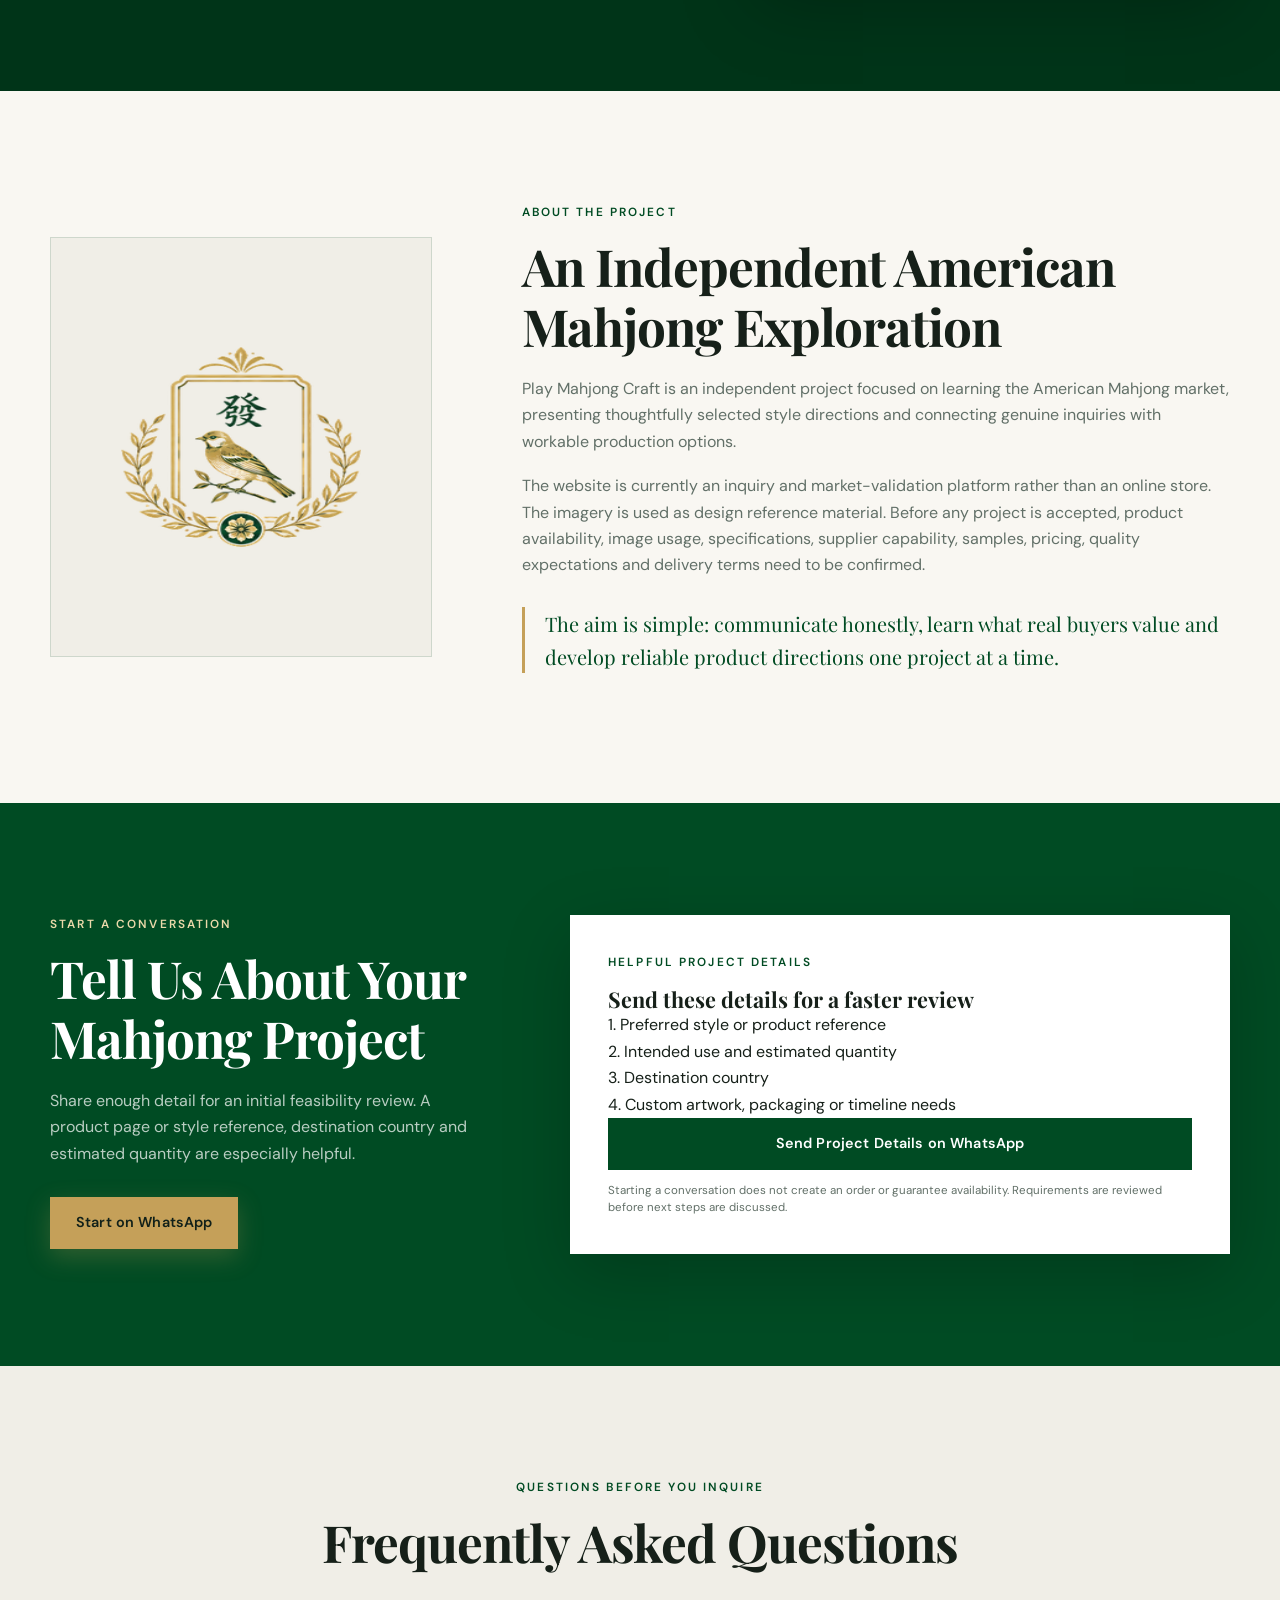
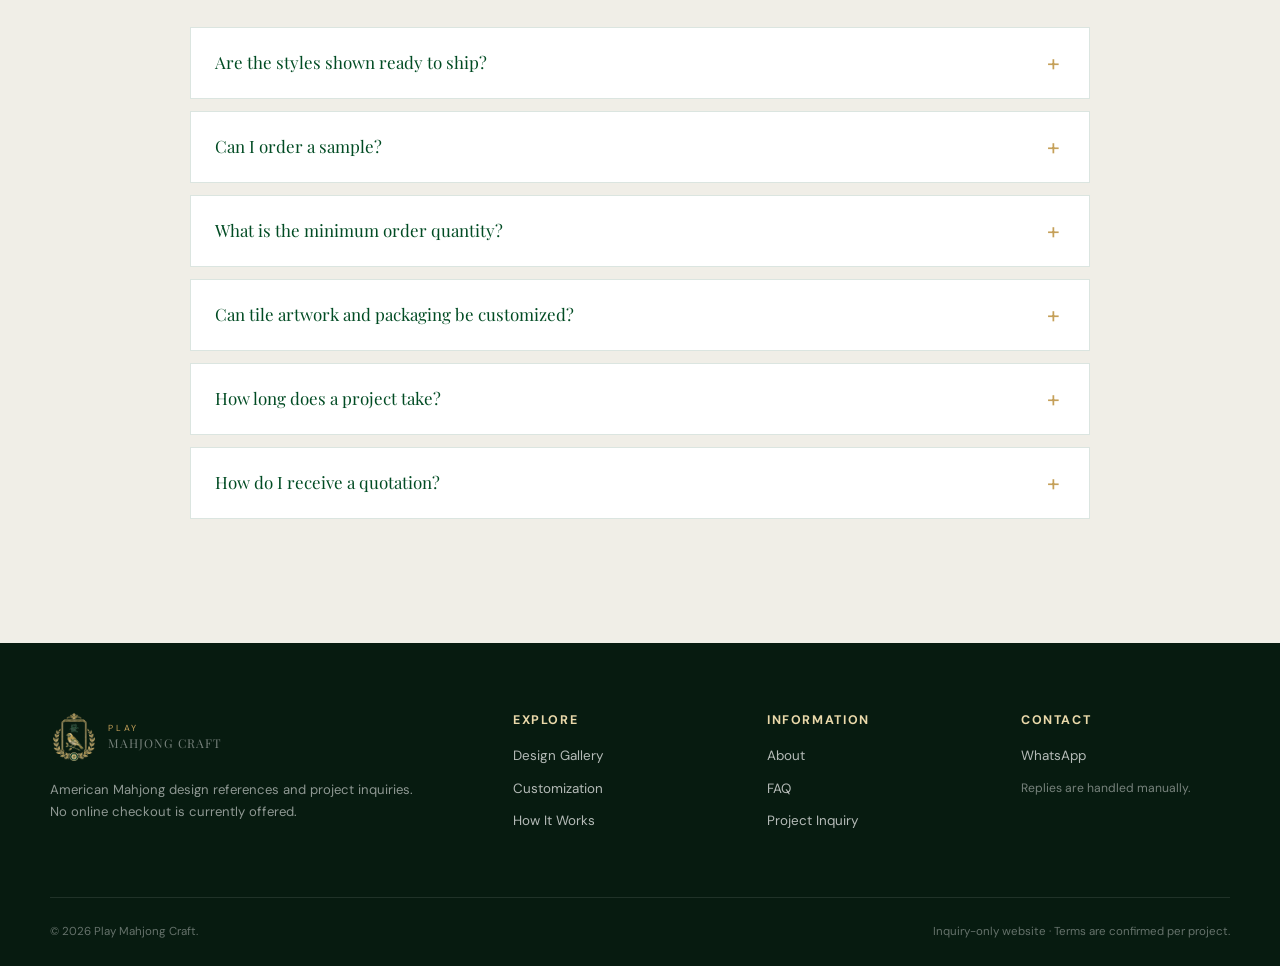
==== commit 0db9a2ed: "Update index.html" ====
--- a/index.html
+++ b/index.html
@@ -146,7 +146,7 @@
       <div class="container value-grid">
         <div><span>01</span><strong>Flexible Direction</strong><p>Start from a reference style, theme or use case.</p></div>
         <div><span>02</span><strong>Sample Review</strong><p>Confirm feasibility and sample options before production.</p></div>
-        <div><span>03</span><strong>Direct Communication</strong><p>Discuss requirements one-to-one through WhatsApp or the inquiry form.</p></div>
+        <div><span>03</span><strong>Direct Communication</strong><p>Discuss requirements one-to-one through WhatsApp.</p></div>
       </div>
     </section>
 
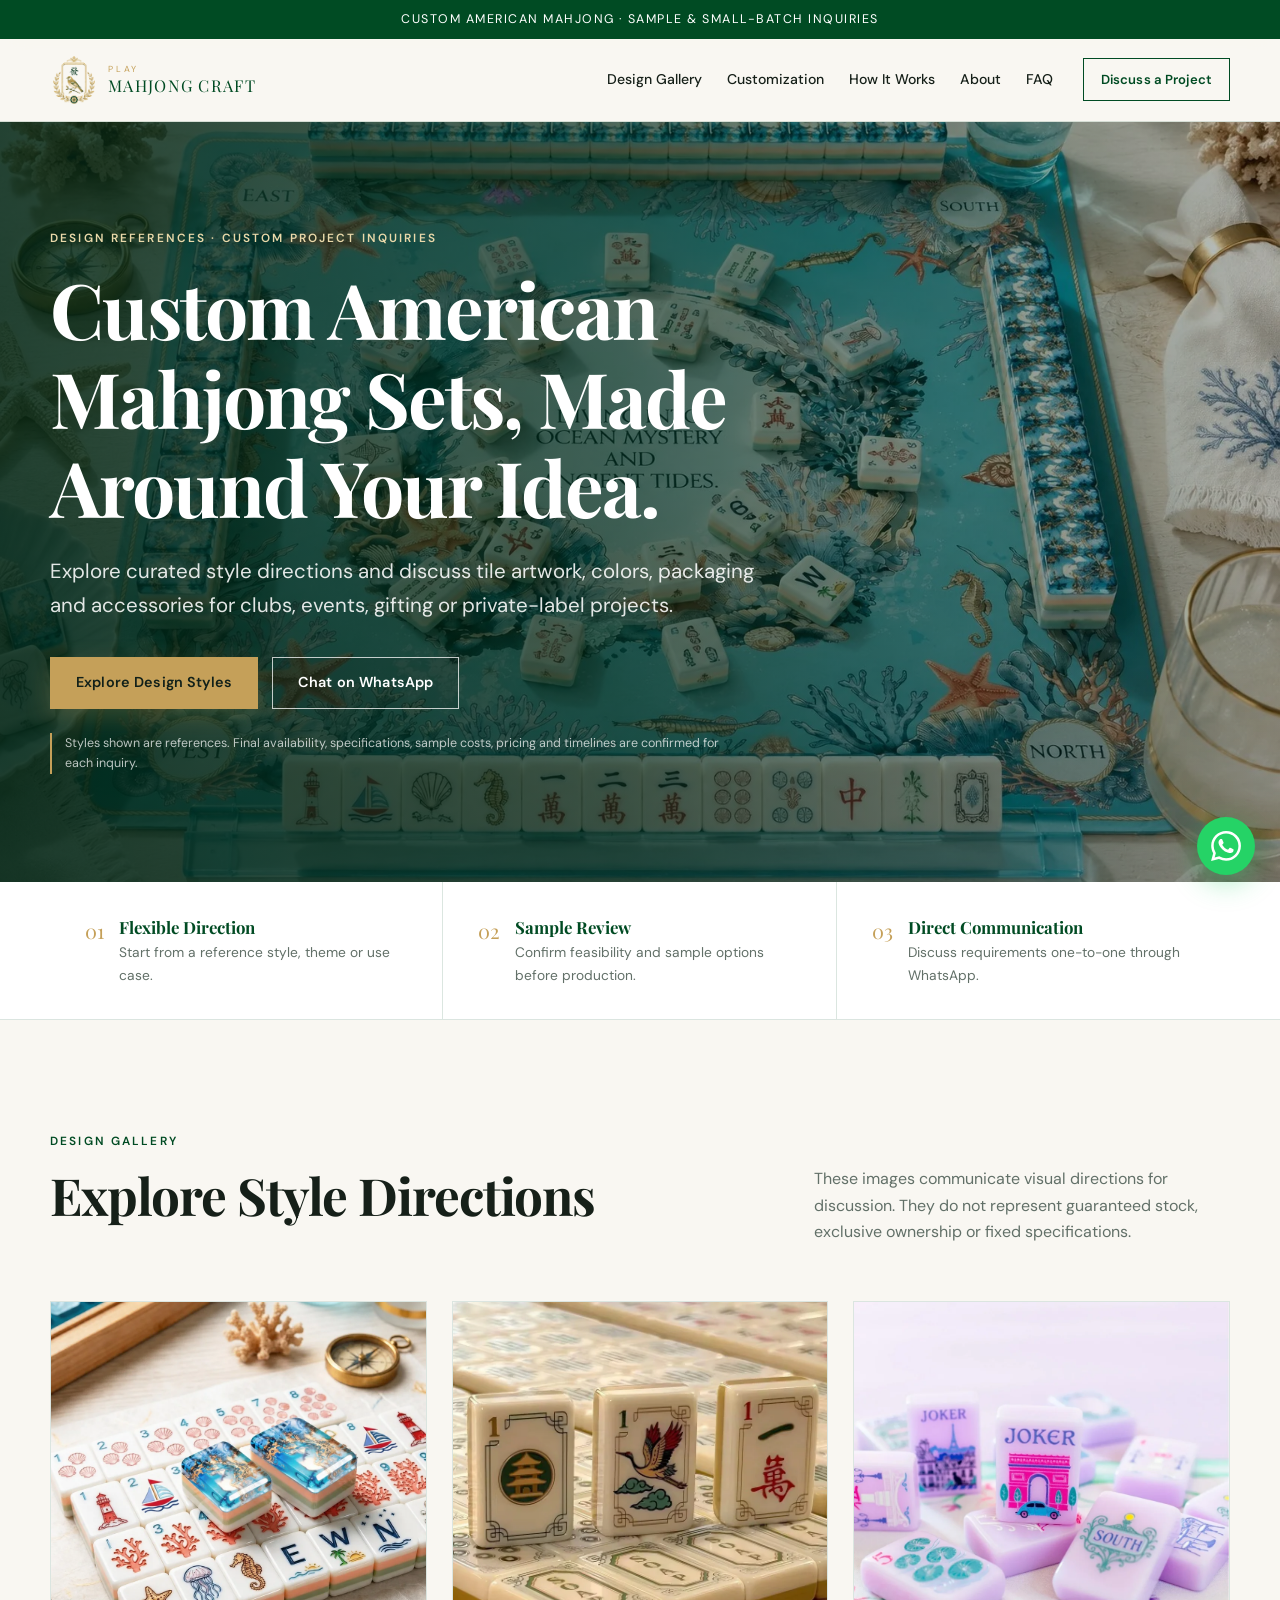
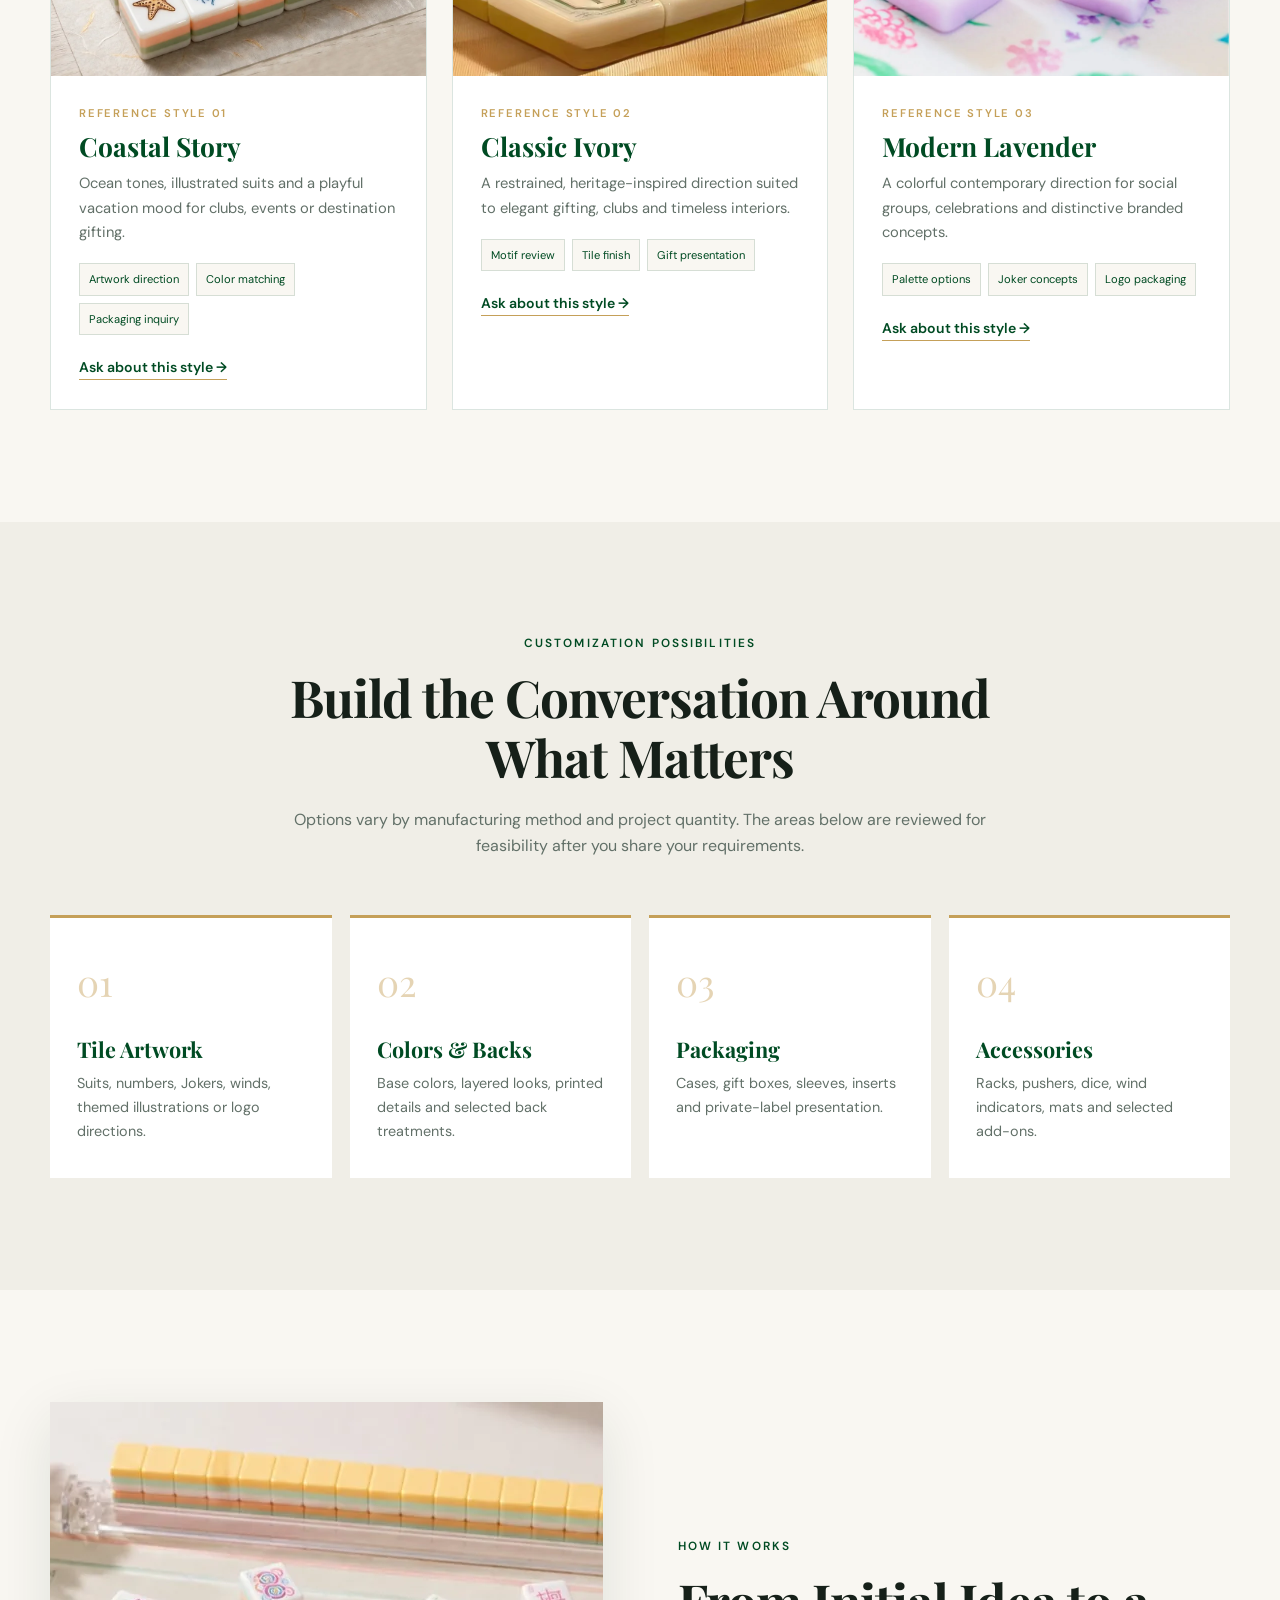
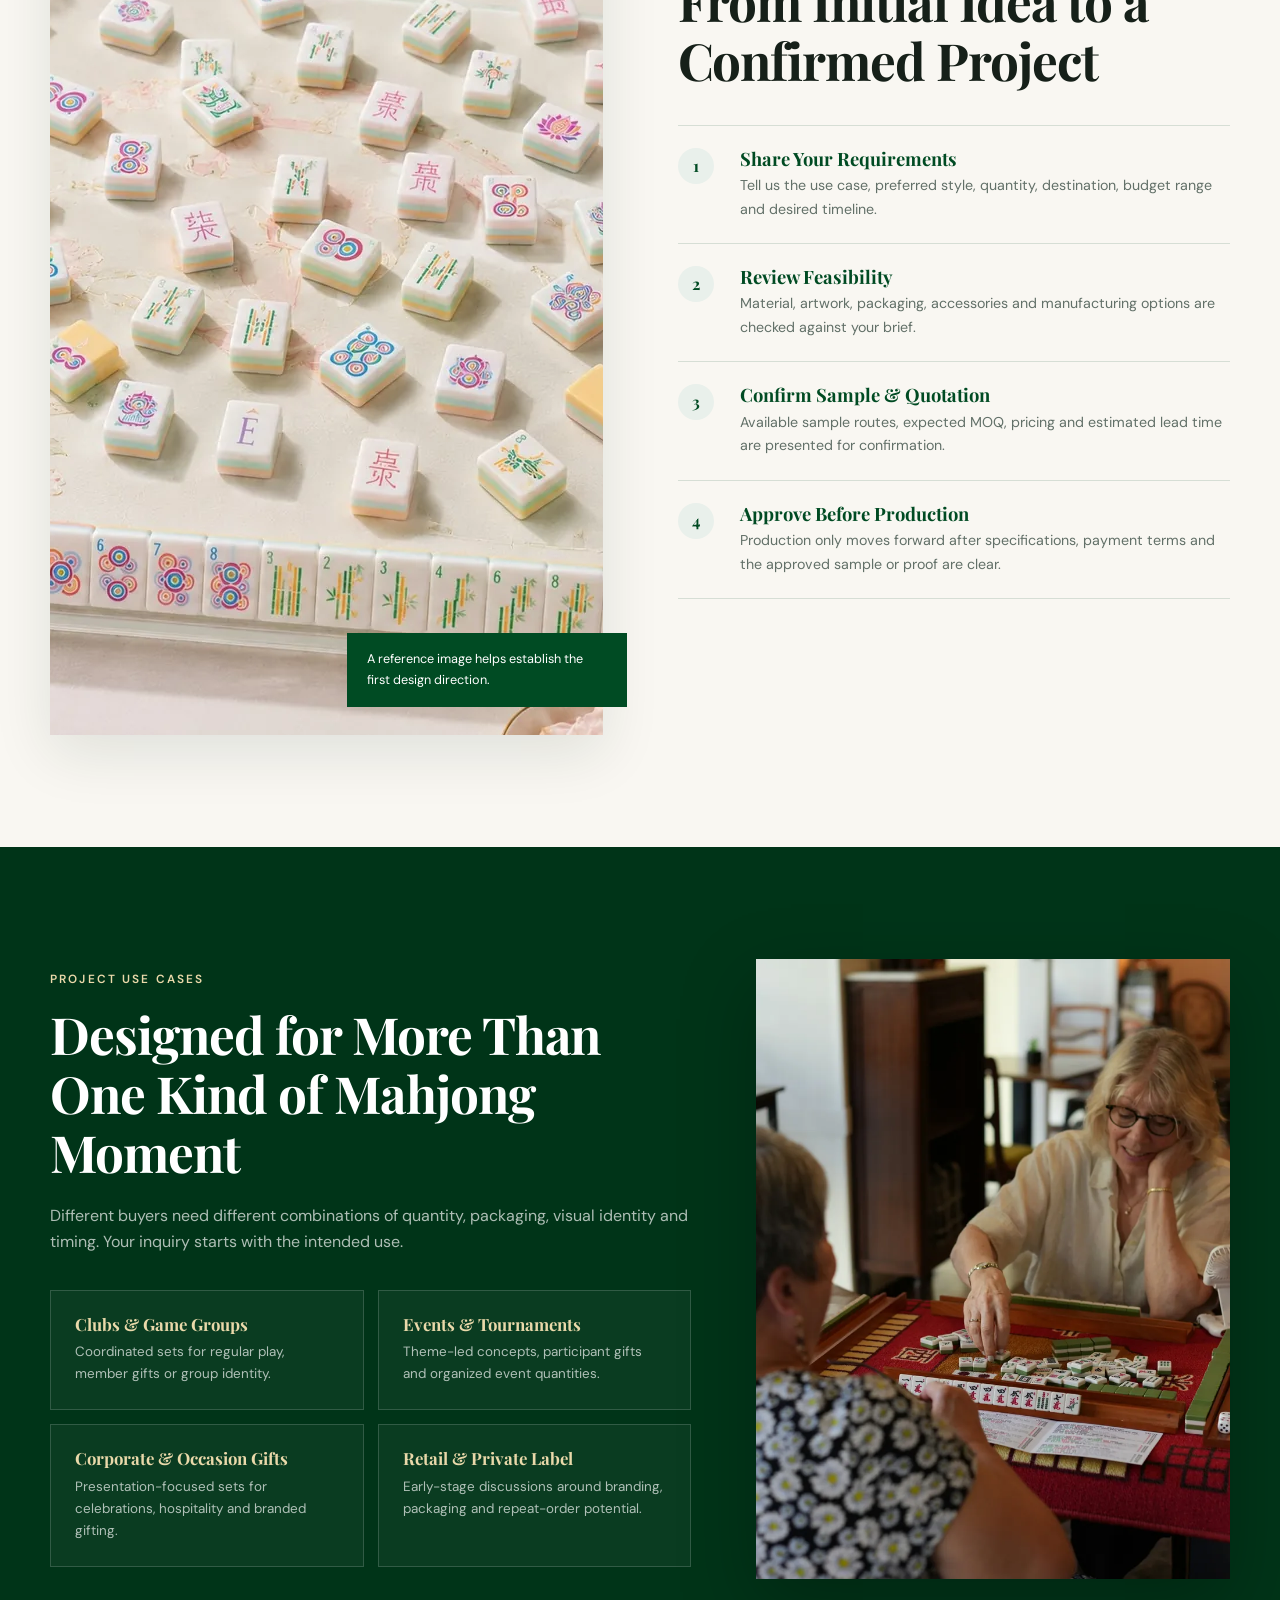
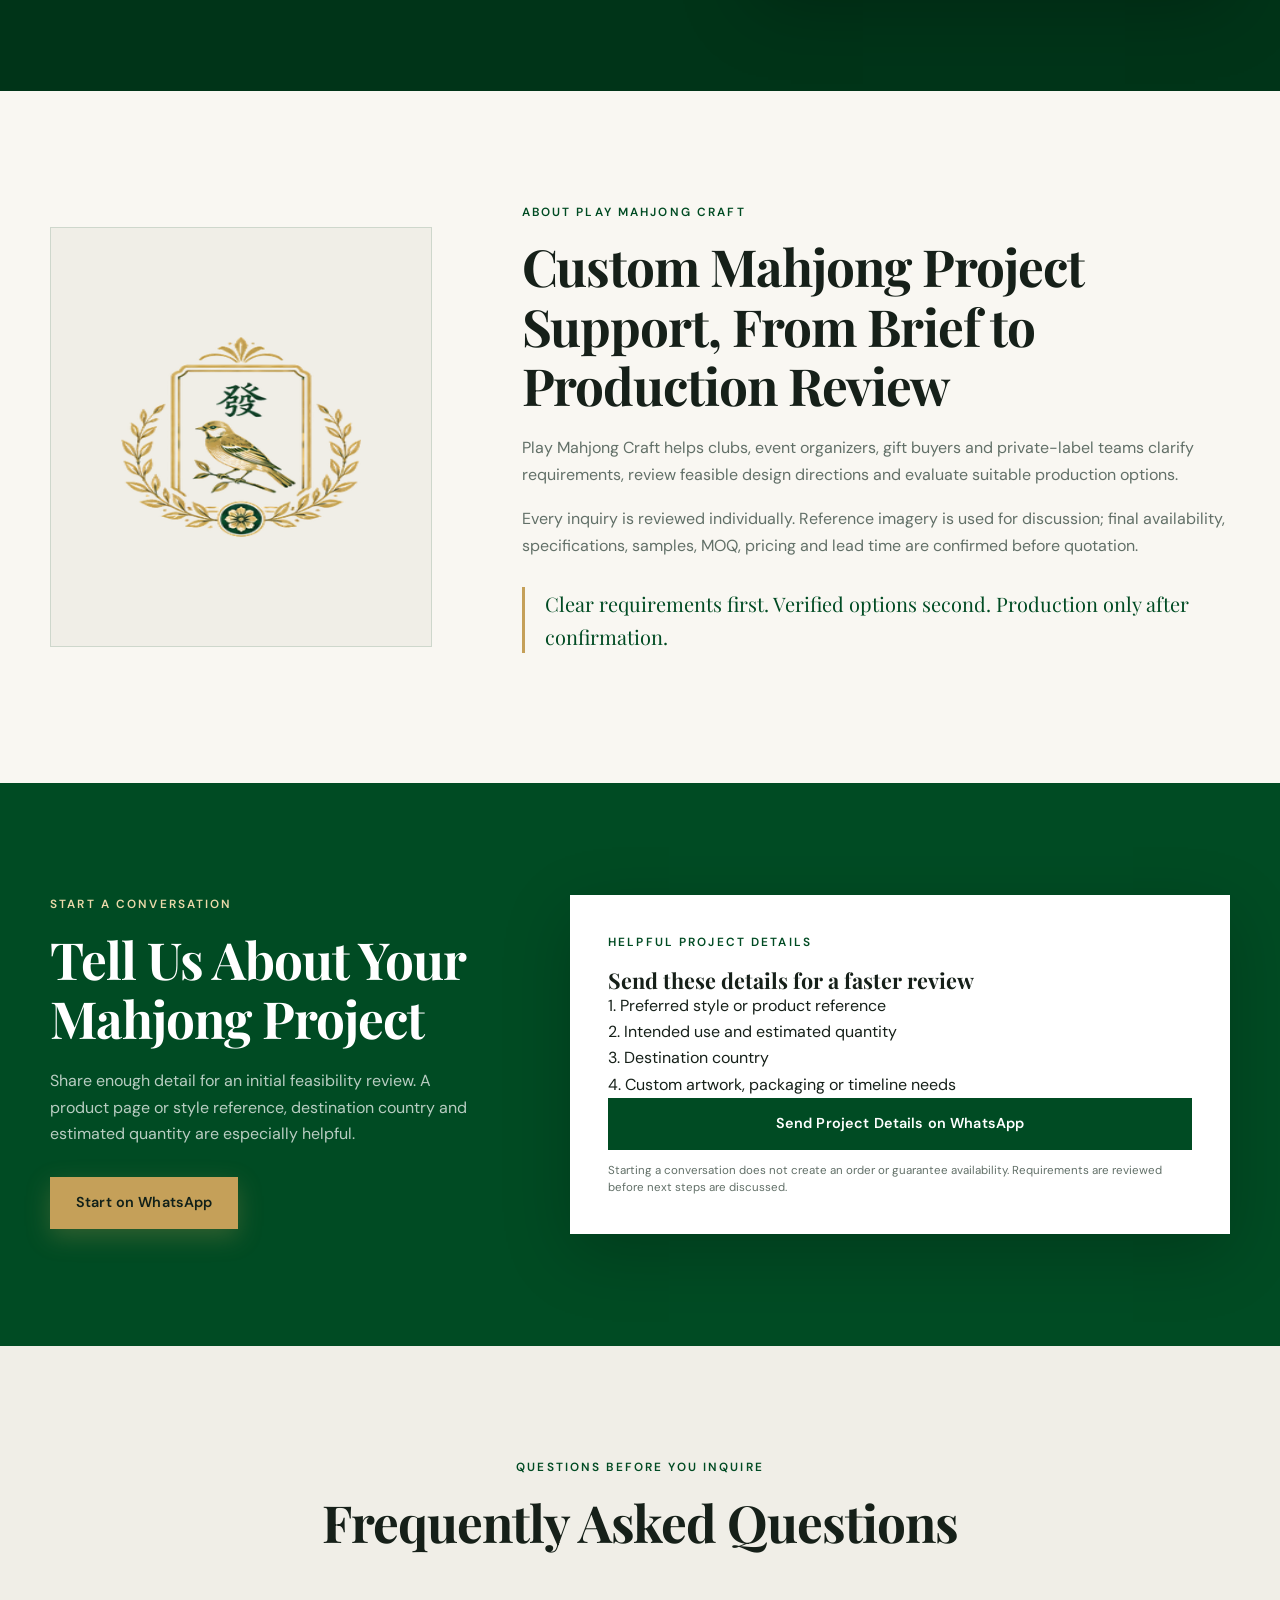
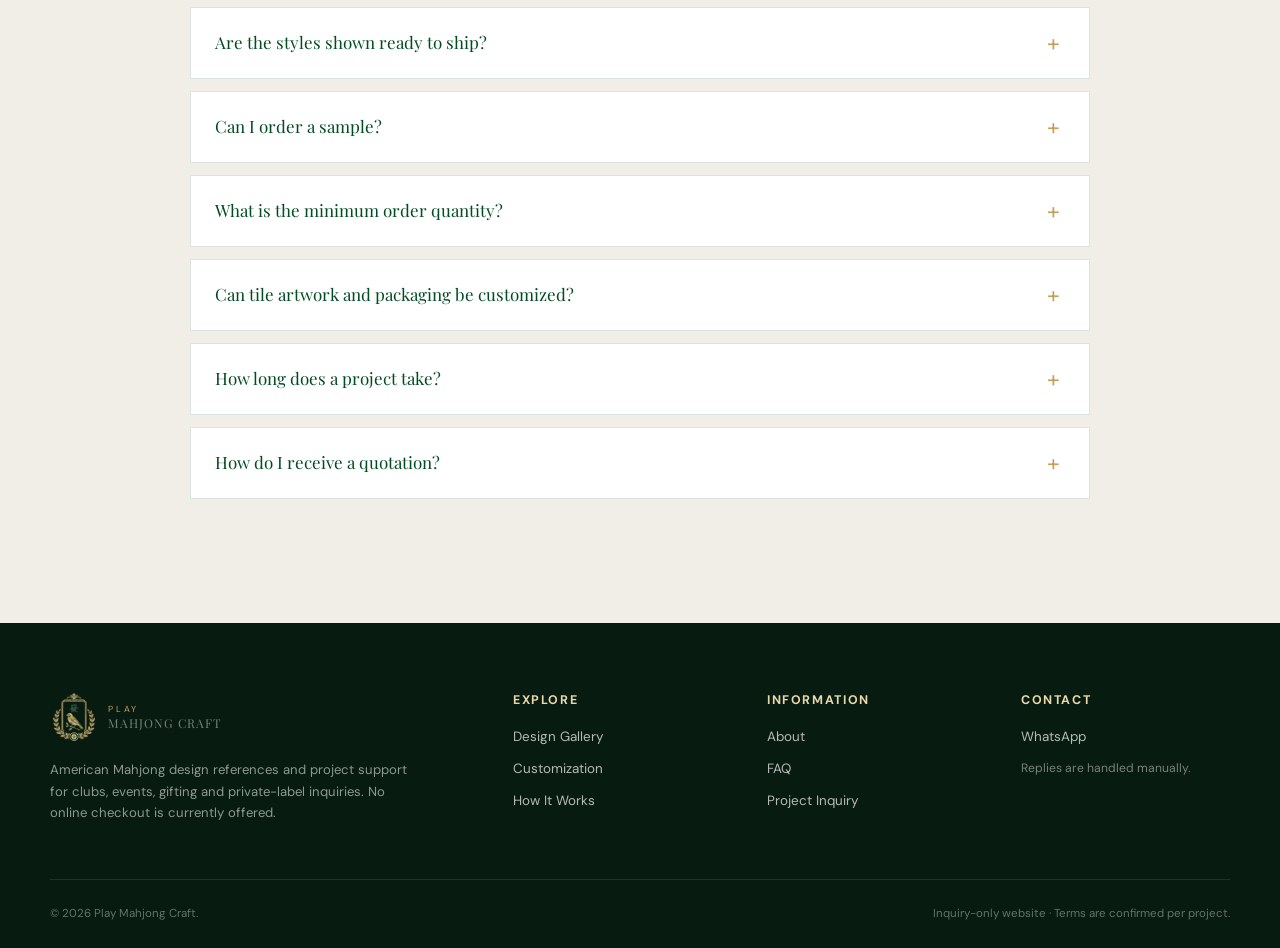
==== commit 9b7c8f81: "Add files via upload" ====
--- a/index.html
+++ b/index.html
@@ -4,7 +4,7 @@
   <meta charset="utf-8">
   <meta name="viewport" content="width=device-width, initial-scale=1">
   <title>Custom American Mahjong Sets & Private Label | Play Mahjong Craft</title>
-  <meta name="description" content="Explore American Mahjong design references for clubs, events, gifting and private-label projects. Discuss tile artwork, colors, packaging, samples and small-batch production options.">
+  <meta name="description" content="Discuss custom American Mahjong sets for clubs, events, gifting and private-label projects. Review tile artwork, packaging, samples, MOQ and small-batch production options.">
   <meta name="author" content="Play Mahjong Craft">
   <meta name="theme-color" content="#004B23">
   <link rel="canonical" href="https://playmahjongcraft.com/">
@@ -14,14 +14,14 @@
   <meta property="og:type" content="website">
   <meta property="og:site_name" content="Play Mahjong Craft">
   <meta property="og:title" content="Custom American Mahjong Sets | Play Mahjong Craft">
-  <meta property="og:description" content="Explore design references and discuss customization, samples, packaging and project quantities.">
+  <meta property="og:description" content="Discuss custom American Mahjong sets, samples, packaging, MOQ and project quantities.">
   <meta property="og:url" content="https://playmahjongcraft.com/">
   <meta property="og:image" content="https://playmahjongcraft.com/images/og-cover.jpg">
   <meta property="og:image:width" content="1200">
   <meta property="og:image:height" content="630">
   <meta name="twitter:card" content="summary_large_image">
   <meta name="twitter:title" content="Custom American Mahjong Sets | Play Mahjong Craft">
-  <meta name="twitter:description" content="Design references and project inquiries for custom American Mahjong sets.">
+  <meta name="twitter:description" content="Custom American Mahjong project inquiries for clubs, events, gifting and private label.">
   <meta name="twitter:image" content="https://playmahjongcraft.com/images/og-cover.jpg">
 
   <link rel="preconnect" href="https://fonts.googleapis.com">
@@ -39,7 +39,7 @@
         "name": "Play Mahjong Craft",
         "url": "https://playmahjongcraft.com/",
         "logo": "https://playmahjongcraft.com/images/logo-mark.png",
-        "description": "An independent project focused on American Mahjong design references, customization inquiries and production coordination.",
+        "description": "Independent support for American Mahjong customization inquiries, requirement review and production-option coordination.",
         "contactPoint": {
           "@type": "ContactPoint",
           "contactType": "sales inquiries",
@@ -253,11 +253,11 @@
       <div class="container about-layout">
         <div class="about-mark"><img src="/images/logo-mark.png" width="220" height="200" loading="lazy" alt="Play Mahjong Craft emblem"></div>
         <div>
-          <p class="eyebrow">About the project</p>
-          <h2>An Independent American Mahjong Exploration</h2>
-          <p>Play Mahjong Craft is an independent project focused on learning the American Mahjong market, presenting thoughtfully selected style directions and connecting genuine inquiries with workable production options.</p>
-          <p>The website is currently an inquiry and market-validation platform rather than an online store. The imagery is used as design reference material. Before any project is accepted, product availability, image usage, specifications, supplier capability, samples, pricing, quality expectations and delivery terms need to be confirmed.</p>
-          <p class="about-highlight">The aim is simple: communicate honestly, learn what real buyers value and develop reliable product directions one project at a time.</p>
+          <p class="eyebrow">About Play Mahjong Craft</p>
+          <h2>Custom Mahjong Project Support, From Brief to Production Review</h2>
+          <p>Play Mahjong Craft helps clubs, event organizers, gift buyers and private-label teams clarify requirements, review feasible design directions and evaluate suitable production options.</p>
+          <p>Every inquiry is reviewed individually. Reference imagery is used for discussion; final availability, specifications, samples, MOQ, pricing and lead time are confirmed before quotation.</p>
+          <p class="about-highlight">Clear requirements first. Verified options second. Production only after confirmation.</p>
         </div>
       </div>
     </section>
@@ -303,7 +303,7 @@
     <div class="container footer-grid">
       <div class="footer-brand">
         <a class="brand brand-footer" href="#top"><img src="/images/logo-mark.png" width="54" height="50" alt=""><span><small>PLAY</small>MAHJONG CRAFT</span></a>
-        <p>American Mahjong design references and project inquiries. No online checkout is currently offered.</p>
+        <p>American Mahjong design references and project support for clubs, events, gifting and private-label inquiries. No online checkout is currently offered.</p>
       </div>
       <div><h3>Explore</h3><a href="#styles">Design Gallery</a><a href="#customization">Customization</a><a href="#process">How It Works</a></div>
       <div><h3>Information</h3><a href="#about">About</a><a href="#faq">FAQ</a><a href="#inquiry">Project Inquiry</a></div>
@@ -318,3 +318,4 @@
   <script src="/script.js" defer></script>
 </body>
 </html>
+
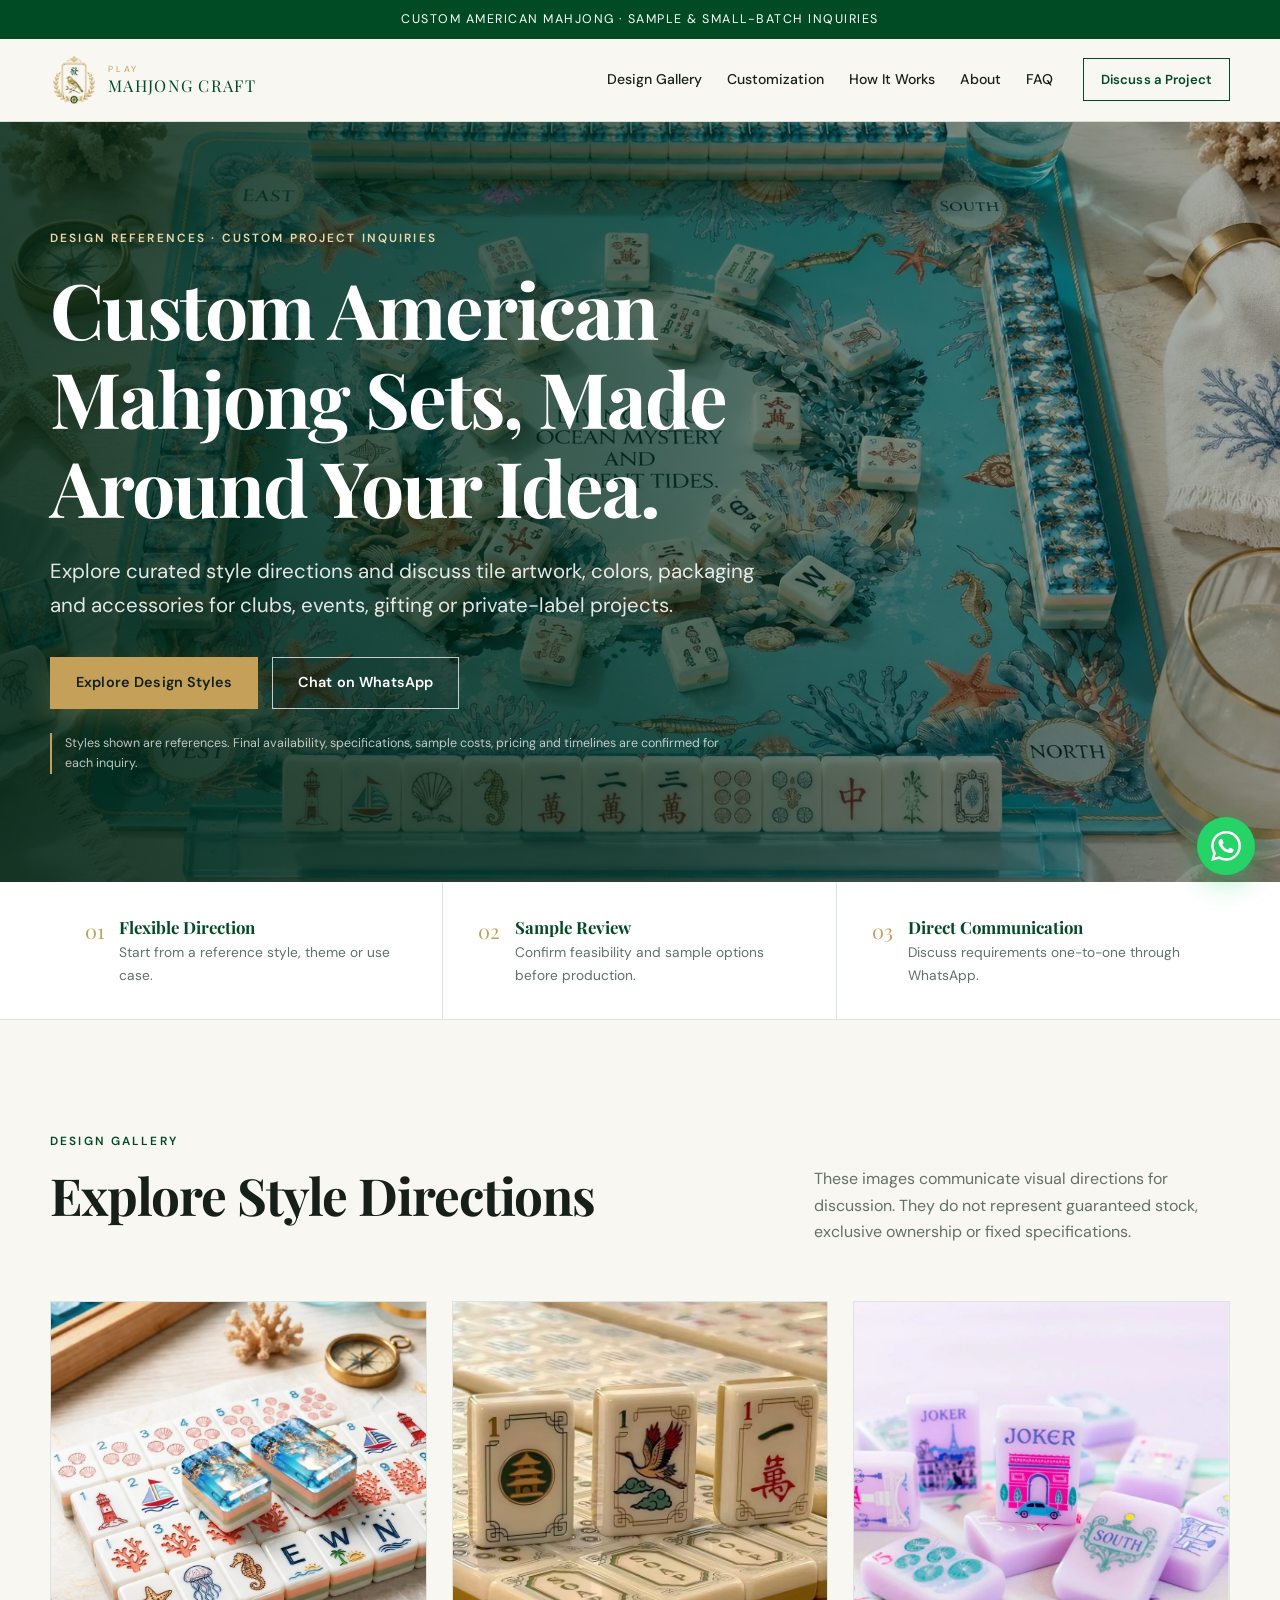
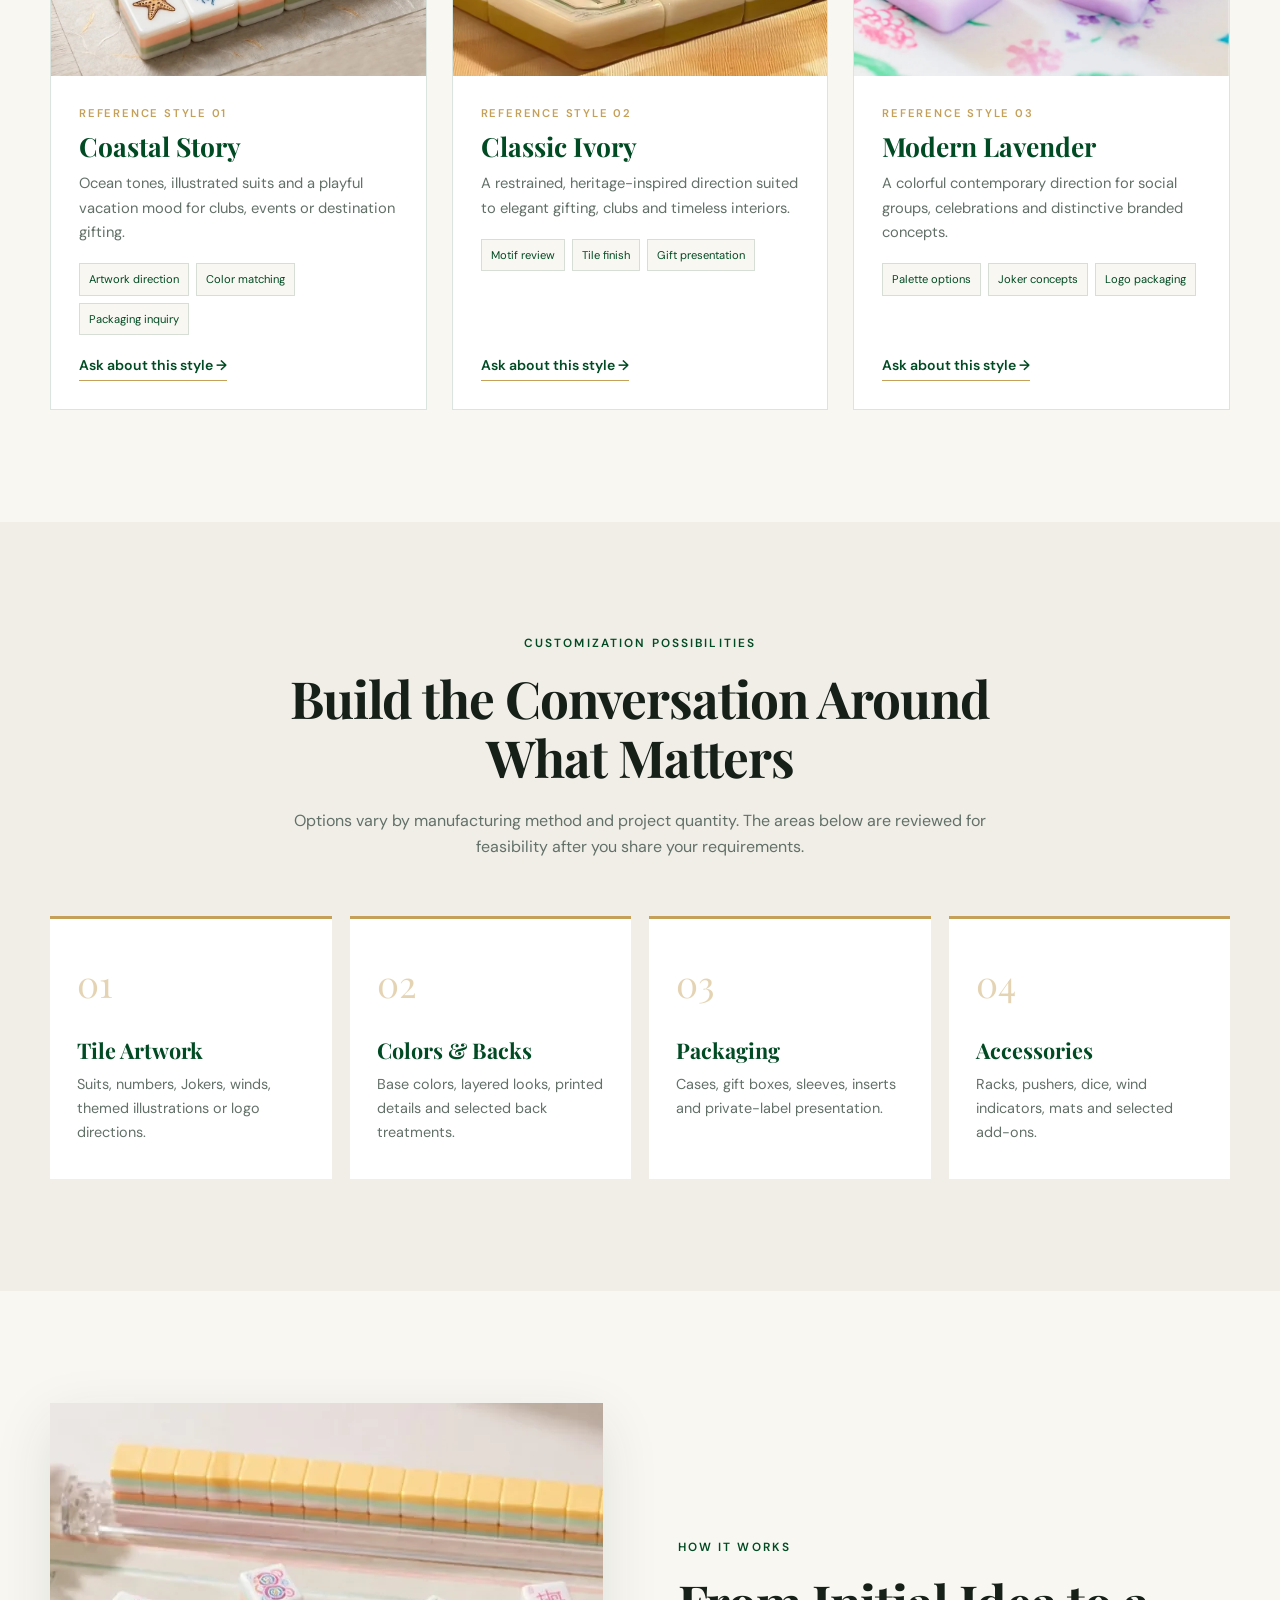
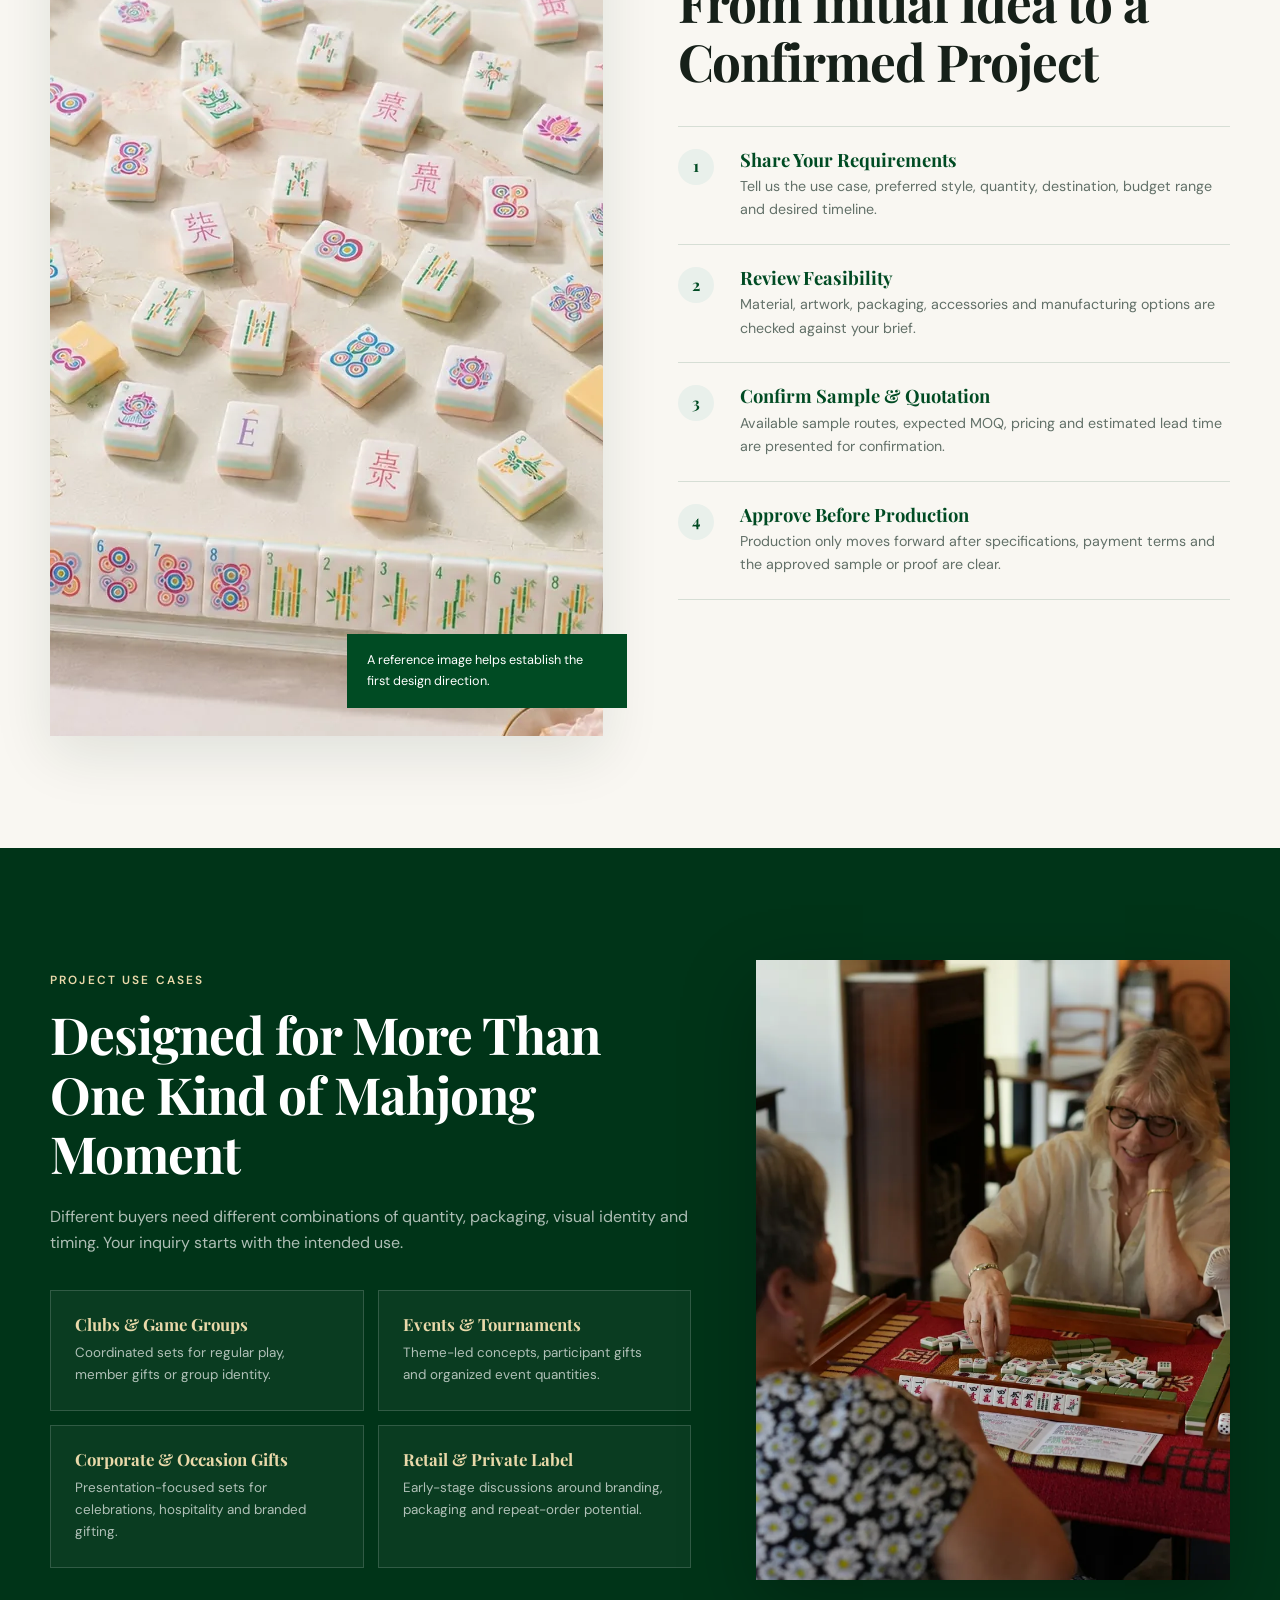
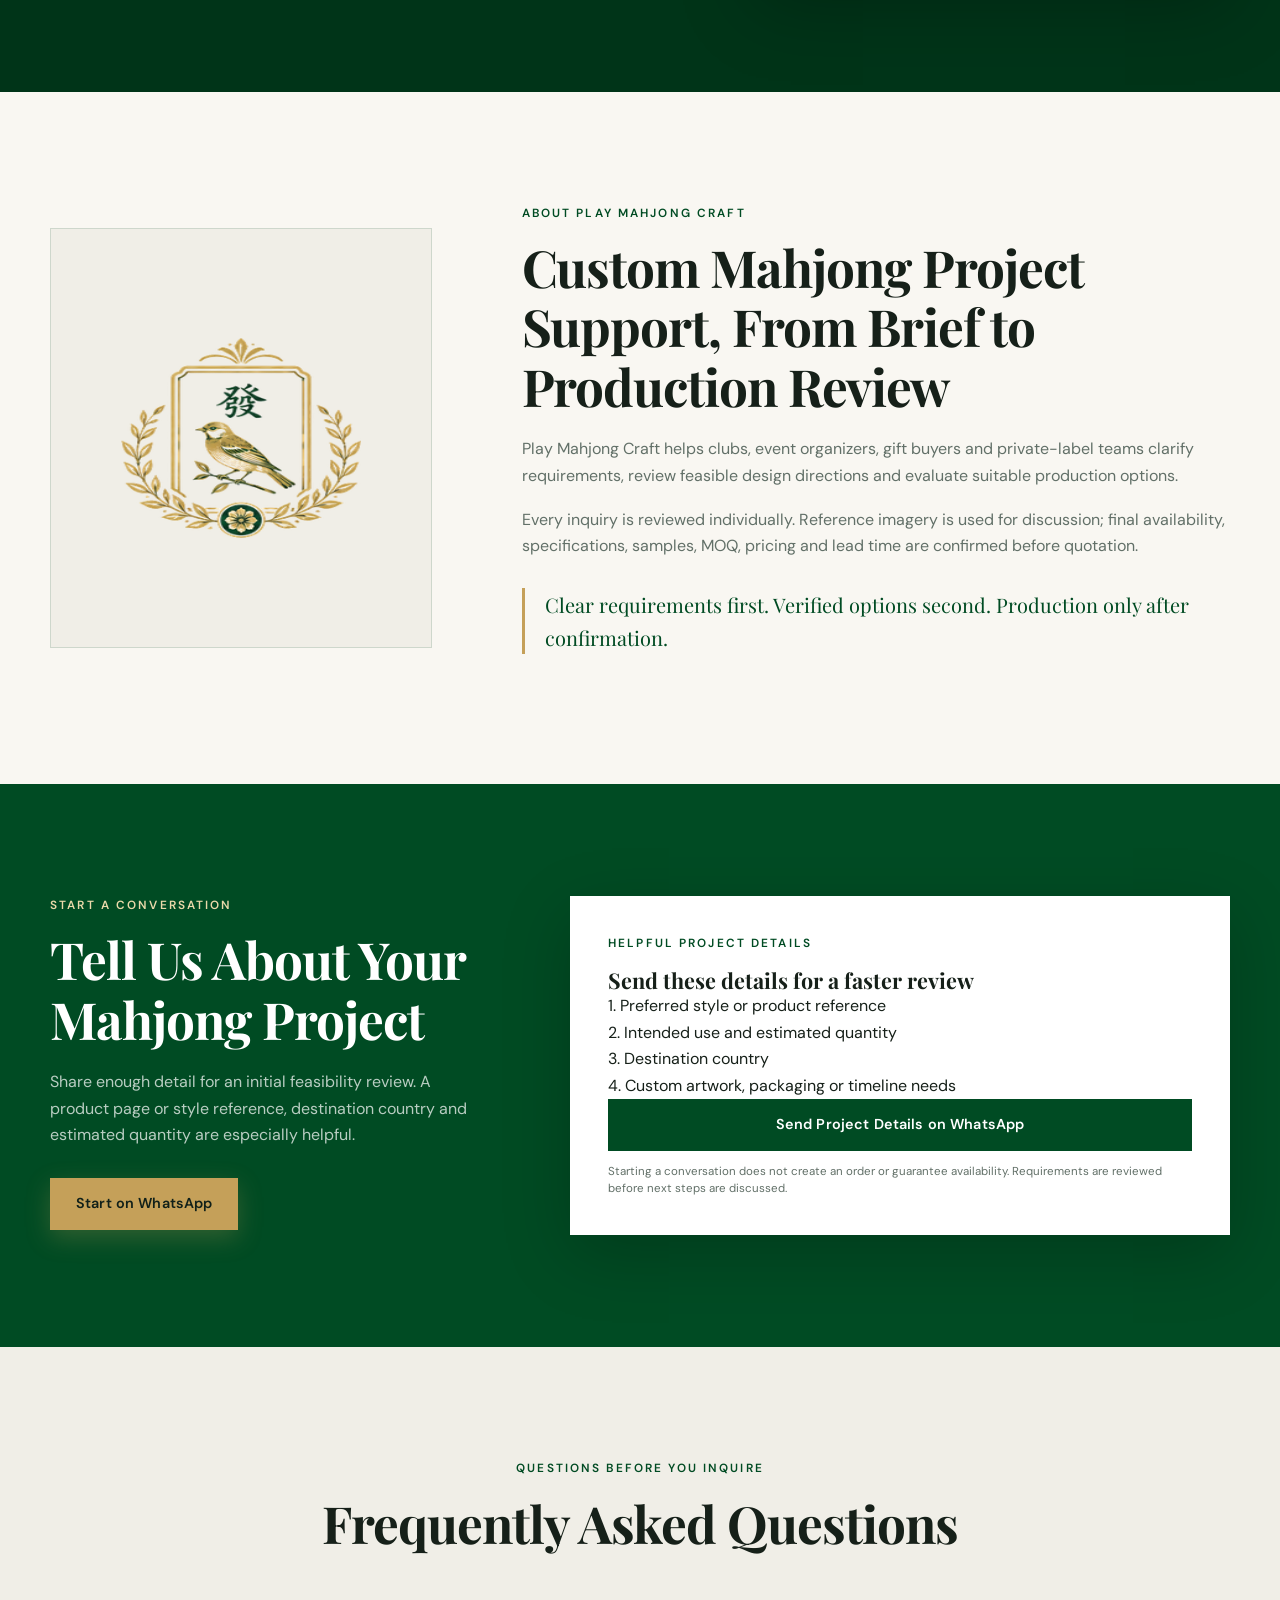
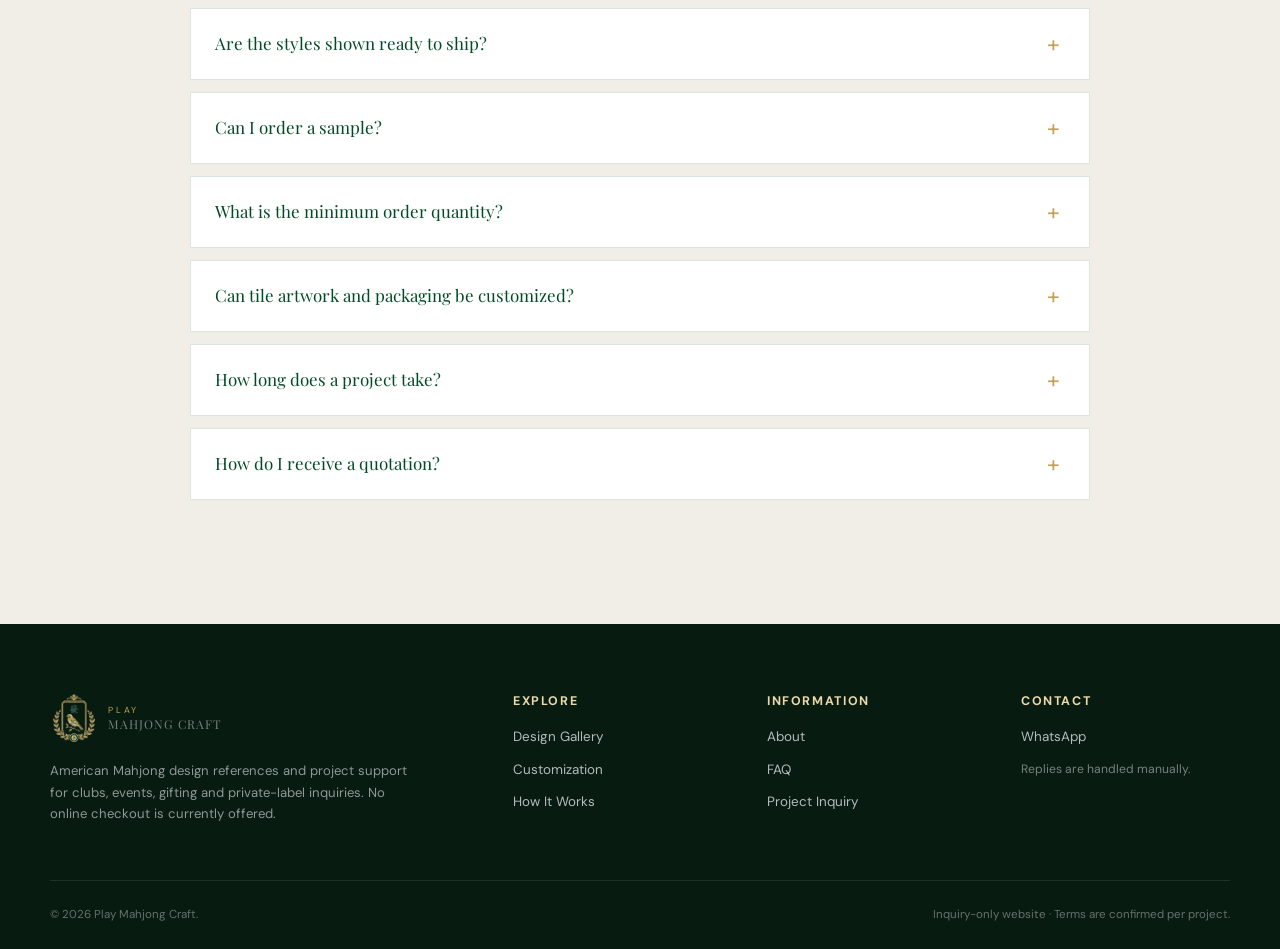
==== commit 2e57996b: "Add files via upload" ====
--- a/index.html
+++ b/index.html
@@ -27,7 +27,7 @@
   <link rel="preconnect" href="https://fonts.googleapis.com">
   <link rel="preconnect" href="https://fonts.gstatic.com" crossorigin>
   <link href="https://fonts.googleapis.com/css2?family=DM+Sans:wght@400;500;600&family=Playfair+Display:wght@600;700&display=swap" rel="stylesheet">
-  <link rel="stylesheet" href="/styles.css">
+  <link rel="stylesheet" href="/styles.css?v=20260724-2">
 
   <script type="application/ld+json">
   {
@@ -319,3 +319,4 @@
 </body>
 </html>
 
+
--- a/styles.css
+++ b/styles.css
@@ -8,7 +8,7 @@
 .button{display:inline-flex;align-items:center;justify-content:center;min-height:50px;padding:13px 25px;border:1px solid transparent;text-decoration:none;font-weight:600;font-size:.9rem;letter-spacing:.01em;cursor:pointer;transition:transform .22s,box-shadow .22s,background .22s,color .22s}.button:hover{transform:translateY(-2px)}.button-small{min-height:42px;padding:10px 17px;font-size:.82rem}.button-outline{border-color:var(--green);color:var(--green)}.button-outline:hover{background:var(--green);color:#fff}.button-gold{background:var(--gold);color:#112019;box-shadow:0 8px 24px rgba(197,160,89,.25)}.button-gold:hover{background:#d1af65}.button-ghost{border-color:rgba(255,255,255,.75);color:#fff;background:rgba(0,0,0,.08)}.button-ghost:hover{background:#fff;color:var(--green)}.button-dark{background:var(--green);color:#fff;width:100%}.button-dark:hover{background:var(--green-dark)}
 .hero{min-height:760px;position:relative;display:flex;align-items:center;overflow:hidden;background:var(--green-dark)}.hero-image{position:absolute;inset:0;width:100%;height:100%;object-fit:cover;object-position:center 53%}.hero-overlay{position:absolute;inset:0;background:linear-gradient(90deg,rgba(0,37,20,.86) 0%,rgba(0,37,20,.68) 48%,rgba(0,15,8,.25) 100%),linear-gradient(0deg,rgba(0,0,0,.20),transparent 55%)}.hero-content{position:relative;z-index:2;color:#fff;padding-block:105px;max-width:1180px}.hero-content>*{max-width:790px}.eyebrow{text-transform:uppercase;letter-spacing:.18em;font-size:.74rem;font-weight:600;color:var(--green);margin-bottom:15px}.eyebrow.light{color:var(--gold-light)}h1,h2,h3{font-family:var(--serif);line-height:1.16}h1{font-size:clamp(3rem,6vw,5.5rem);letter-spacing:-.025em;margin-bottom:24px}h2{font-size:clamp(2.2rem,4vw,3.7rem);letter-spacing:-.02em;margin-bottom:20px}h3{font-size:1.35rem}.hero-lead{font-size:clamp(1.05rem,1.6vw,1.3rem);max-width:720px;color:rgba(255,255,255,.88);margin-bottom:34px}.hero-actions{display:flex;gap:14px;flex-wrap:wrap}.hero-note{font-size:.78rem;color:rgba(255,255,255,.72);margin-top:24px;max-width:690px!important;border-left:2px solid var(--gold);padding-left:13px}
 .value-strip{background:#fff;border-bottom:1px solid var(--line)}.value-grid{display:grid;grid-template-columns:repeat(3,1fr)}.value-grid>div{padding:32px 35px;border-right:1px solid var(--line);display:grid;grid-template-columns:auto 1fr;column-gap:15px}.value-grid>div:last-child{border-right:0}.value-grid span{font-family:var(--serif);color:var(--gold);font-size:1.25rem;grid-row:1/3}.value-grid strong{font-family:var(--serif);color:var(--green);font-size:1.05rem}.value-grid p{font-size:.86rem;color:var(--muted)}
-.section-heading{margin-bottom:55px}.split-heading{display:grid;grid-template-columns:1.25fr .75fr;gap:70px;align-items:end}.split-heading>p{color:var(--muted);max-width:500px}.centered{text-align:center}.narrow{max-width:750px;margin-inline:auto}.section-heading>p:not(.eyebrow),.section-intro{color:var(--muted)}.style-grid{display:grid;grid-template-columns:repeat(3,1fr);gap:25px}.style-card{background:#fff;border:1px solid var(--line);transition:transform .25s,box-shadow .25s}.style-card:hover{transform:translateY(-6px);box-shadow:var(--shadow)}.image-wrap{aspect-ratio:1;overflow:hidden;background:#eee}.image-wrap img{width:100%;height:100%;object-fit:cover;transition:transform .5s}.style-card:hover .image-wrap img{transform:scale(1.025)}.style-content{padding:28px}.card-kicker{font-size:.7rem;letter-spacing:.16em;text-transform:uppercase;color:var(--gold);font-weight:600;margin-bottom:8px}.style-content h3{color:var(--green);font-size:1.65rem;margin-bottom:10px}.style-content>p:not(.card-kicker){color:var(--muted);font-size:.92rem}.tag-list{list-style:none;display:flex;gap:7px;flex-wrap:wrap;margin:19px 0}.tag-list li{border:1px solid var(--line);padding:6px 9px;font-size:.7rem;color:var(--green);background:var(--ivory)}.text-link{font-size:.88rem;font-weight:600;color:var(--green);text-decoration:none;border-bottom:1px solid var(--gold);padding-bottom:3px}.text-link span{display:inline-block;transition:transform .2s}.text-link:hover span{transform:translateX(4px)}
+.section-heading{margin-bottom:55px}.split-heading{display:grid;grid-template-columns:1.25fr .75fr;gap:70px;align-items:end}.split-heading>p{color:var(--muted);max-width:500px}.centered{text-align:center}.narrow{max-width:750px;margin-inline:auto}.section-heading>p:not(.eyebrow),.section-intro{color:var(--muted)}.style-grid{display:grid;grid-template-columns:repeat(3,1fr);gap:25px}.style-card{background:#fff;border:1px solid var(--line);display:flex;flex-direction:column;transition:transform .25s,box-shadow .25s}.style-card:hover{transform:translateY(-6px);box-shadow:var(--shadow)}.image-wrap{aspect-ratio:1;overflow:hidden;background:#eee}.image-wrap img{width:100%;height:100%;object-fit:cover;transition:transform .5s}.style-card:hover .image-wrap img{transform:scale(1.025)}.style-content{padding:28px;display:flex;flex:1;flex-direction:column}.card-kicker{font-size:.7rem;letter-spacing:.16em;text-transform:uppercase;color:var(--gold);font-weight:600;margin-bottom:8px}.style-content h3{color:var(--green);font-size:1.65rem;margin-bottom:10px}.style-content>p:not(.card-kicker){color:var(--muted);font-size:.92rem}.tag-list{list-style:none;display:flex;gap:7px;flex-wrap:wrap;margin:19px 0;min-height:67px;align-content:flex-start}.tag-list li{border:1px solid var(--line);padding:6px 9px;font-size:.7rem;color:var(--green);background:var(--ivory)}.text-link{font-size:.88rem;font-weight:600;color:var(--green);text-decoration:none;border-bottom:1px solid var(--gold);padding-bottom:3px;align-self:flex-start;margin-top:auto}.text-link span{display:inline-block;transition:transform .2s}.text-link:hover span{transform:translateX(4px)}
 .feature-grid{display:grid;grid-template-columns:repeat(4,1fr);gap:18px}.feature-grid article{background:#fff;padding:34px 27px;min-height:240px;border-top:3px solid var(--gold)}.feature-number{font-family:var(--serif);font-size:2.3rem;color:rgba(197,160,89,.45);display:block;margin-bottom:25px}.feature-grid h3{color:var(--green);margin-bottom:10px}.feature-grid p{color:var(--muted);font-size:.9rem}
 .process-layout{display:grid;grid-template-columns:1fr 1fr;gap:75px;align-items:center}.process-image{position:relative}.process-image img{width:100%;aspect-ratio:4/5;object-fit:cover;box-shadow:var(--shadow)}.image-caption{position:absolute;right:-24px;bottom:28px;background:var(--green);color:#fff;padding:16px 20px;max-width:280px;font-size:.79rem}.steps{list-style:none;margin-top:34px}.steps li{display:grid;grid-template-columns:44px 1fr;gap:18px;padding:22px 0;border-top:1px solid var(--line)}.steps li:last-child{border-bottom:1px solid var(--line)}.steps li>span{width:36px;height:36px;border-radius:50%;display:grid;place-items:center;background:var(--green-soft);color:var(--green);font-family:var(--serif);font-weight:700}.steps h3{color:var(--green);font-size:1.15rem;margin-bottom:5px}.steps p{color:var(--muted);font-size:.89rem}
 .use-case-layout{display:grid;grid-template-columns:1.15fr .85fr;gap:65px;align-items:center}.use-case-layout>img{width:100%;height:620px;object-fit:cover;box-shadow:0 25px 70px rgba(0,0,0,.25)}.section-dark h2{color:#fff}.section-dark .section-intro{color:rgba(255,255,255,.68);max-width:650px}.use-case-grid{display:grid;grid-template-columns:1fr 1fr;gap:14px;margin-top:34px}.use-case-grid article{border:1px solid rgba(255,255,255,.16);padding:24px;background:rgba(255,255,255,.04)}.use-case-grid h3{font-size:1.05rem;color:var(--gold-light);margin-bottom:7px}.use-case-grid p{font-size:.84rem;color:rgba(255,255,255,.68)}
@@ -18,6 +18,7 @@
 .site-footer{background:#071b10;color:#fff;padding:70px 0 25px}.footer-grid{display:grid;grid-template-columns:2fr repeat(3,1fr);gap:45px}.brand-footer span{color:#fff}.footer-brand>p{color:rgba(255,255,255,.55);font-size:.82rem;max-width:370px;margin-top:18px}.footer-grid h3{font-family:var(--sans);font-size:.78rem;text-transform:uppercase;letter-spacing:.13em;color:var(--gold-light);margin-bottom:18px}.footer-grid>div:not(.footer-brand){display:flex;flex-direction:column;align-items:flex-start}.footer-grid a:not(.brand){text-decoration:none;color:rgba(255,255,255,.7);font-size:.84rem;margin-bottom:10px}.footer-grid a:hover{color:#fff}.footer-grid span{color:rgba(255,255,255,.45);font-size:.76rem}.footer-bottom{border-top:1px solid rgba(255,255,255,.1);margin-top:55px;padding-top:24px;display:flex;justify-content:space-between;color:rgba(255,255,255,.38);font-size:.72rem}
 .whatsapp-float{position:fixed;right:25px;bottom:25px;z-index:999;width:58px;height:58px;border-radius:50%;display:grid;place-items:center;background:#25d366;box-shadow:0 8px 28px rgba(37,211,102,.38);transition:transform .2s}.whatsapp-float:hover{transform:scale(1.06)}.whatsapp-float svg{width:30px;fill:#fff}
 @media(max-width:980px){.header-cta{display:none}.primary-nav{gap:16px}.style-grid{grid-template-columns:1fr 1fr}.style-card:last-child{grid-column:1/-1;display:grid;grid-template-columns:1fr 1fr}.process-layout,.use-case-layout,.about-layout,.inquiry-layout{grid-template-columns:1fr}.process-image img{aspect-ratio:16/10}.use-case-layout>img{height:500px}.about-mark{min-height:300px}.feature-grid{grid-template-columns:1fr 1fr}.footer-grid{grid-template-columns:1.7fr 1fr 1fr}.footer-grid>div:last-child{grid-column:2/4}.split-heading{grid-template-columns:1fr;gap:10px}}
-@media(max-width:760px){html{scroll-padding-top:75px}.announcement{font-size:.64rem;padding:8px 12px}.nav-wrap{height:70px}.brand img{width:43px;height:43px}.brand span{font-size:.88rem}.menu-toggle{display:block;margin-left:auto}.primary-nav{position:absolute;left:0;right:0;top:70px;background:var(--ivory);border-bottom:1px solid var(--line);display:none;flex-direction:column;align-items:stretch;padding:16px 20px 22px;gap:0}.primary-nav.open{display:flex}.primary-nav a{padding:13px 0;border-bottom:1px solid var(--line)}.menu-toggle[aria-expanded="true"] span:nth-child(1){transform:translateY(7px) rotate(45deg)}.menu-toggle[aria-expanded="true"] span:nth-child(2){opacity:0}.menu-toggle[aria-expanded="true"] span:nth-child(3){transform:translateY(-7px) rotate(-45deg)}.hero{min-height:690px}.hero-overlay{background:linear-gradient(0deg,rgba(0,41,22,.91),rgba(0,41,22,.48))}.hero-content{padding-block:88px}.hero-content>*{max-width:100%}.hero-actions{flex-direction:column;align-items:stretch;max-width:330px}.hero-note{font-size:.72rem}.value-grid{grid-template-columns:1fr}.value-grid>div{border-right:0;border-bottom:1px solid var(--line);padding:23px 8px}.section{padding:78px 0}.container{width:min(100% - 28px,1180px)}.split-heading{margin-bottom:35px}.style-grid{grid-template-columns:1fr}.style-card:last-child{grid-column:auto;display:block}.feature-grid,.use-case-grid,.form-row{grid-template-columns:1fr}.feature-grid article{min-height:auto}.process-layout{gap:48px}.image-caption{right:10px;bottom:12px}.use-case-layout{gap:40px}.use-case-layout>img{height:390px}.about-layout{gap:42px}.inquiry-layout{gap:40px}.inquiry-form{padding:25px 20px}.footer-grid{grid-template-columns:1fr 1fr}.footer-brand{grid-column:1/-1}.footer-grid>div:last-child{grid-column:auto}.footer-bottom{flex-direction:column;gap:7px}.whatsapp-float{right:16px;bottom:16px;width:52px;height:52px}}
+@media(max-width:760px){html{scroll-padding-top:75px}.announcement{font-size:.64rem;padding:8px 12px}.nav-wrap{height:70px}.brand img{width:43px;height:43px}.brand span{font-size:.88rem}.menu-toggle{display:block;margin-left:auto}.primary-nav{position:absolute;left:0;right:0;top:70px;background:var(--ivory);border-bottom:1px solid var(--line);display:none;flex-direction:column;align-items:stretch;padding:16px 20px 22px;gap:0}.primary-nav.open{display:flex}.primary-nav a{padding:13px 0;border-bottom:1px solid var(--line)}.menu-toggle[aria-expanded="true"] span:nth-child(1){transform:translateY(7px) rotate(45deg)}.menu-toggle[aria-expanded="true"] span:nth-child(2){opacity:0}.menu-toggle[aria-expanded="true"] span:nth-child(3){transform:translateY(-7px) rotate(-45deg)}.hero{min-height:690px}.hero-overlay{background:linear-gradient(0deg,rgba(0,41,22,.91),rgba(0,41,22,.48))}.hero-content{padding-block:88px}.hero-content>*{max-width:100%}.hero-actions{flex-direction:column;align-items:stretch;max-width:330px}.hero-note{font-size:.72rem}.value-grid{grid-template-columns:1fr}.value-grid>div{border-right:0;border-bottom:1px solid var(--line);padding:23px 8px}.section{padding:78px 0}.container{width:min(100% - 28px,1180px)}.split-heading{margin-bottom:35px}.style-grid{grid-template-columns:1fr}.style-card:last-child{grid-column:auto;display:block}.tag-list{min-height:0}.feature-grid,.use-case-grid,.form-row{grid-template-columns:1fr}.feature-grid article{min-height:auto}.process-layout{gap:48px}.image-caption{right:10px;bottom:12px}.use-case-layout{gap:40px}.use-case-layout>img{height:390px}.about-layout{gap:42px}.inquiry-layout{gap:40px}.inquiry-form{padding:25px 20px}.footer-grid{grid-template-columns:1fr 1fr}.footer-brand{grid-column:1/-1}.footer-grid>div:last-child{grid-column:auto}.footer-bottom{flex-direction:column;gap:7px}.whatsapp-float{right:16px;bottom:16px;width:52px;height:52px}}
 @media(max-width:480px){h1{font-size:2.62rem}h2{font-size:2.25rem}.brand span{font-size:.78rem}.brand small{font-size:.48rem}.footer-grid{grid-template-columns:1fr}.footer-grid>div:last-child{grid-column:auto}.style-content{padding:23px}.faq-list details{padding:0 17px}}
 @media(prefers-reduced-motion:reduce){html{scroll-behavior:auto}*,*:before,*:after{animation-duration:.01ms!important;animation-iteration-count:1!important;transition-duration:.01ms!important}}
+
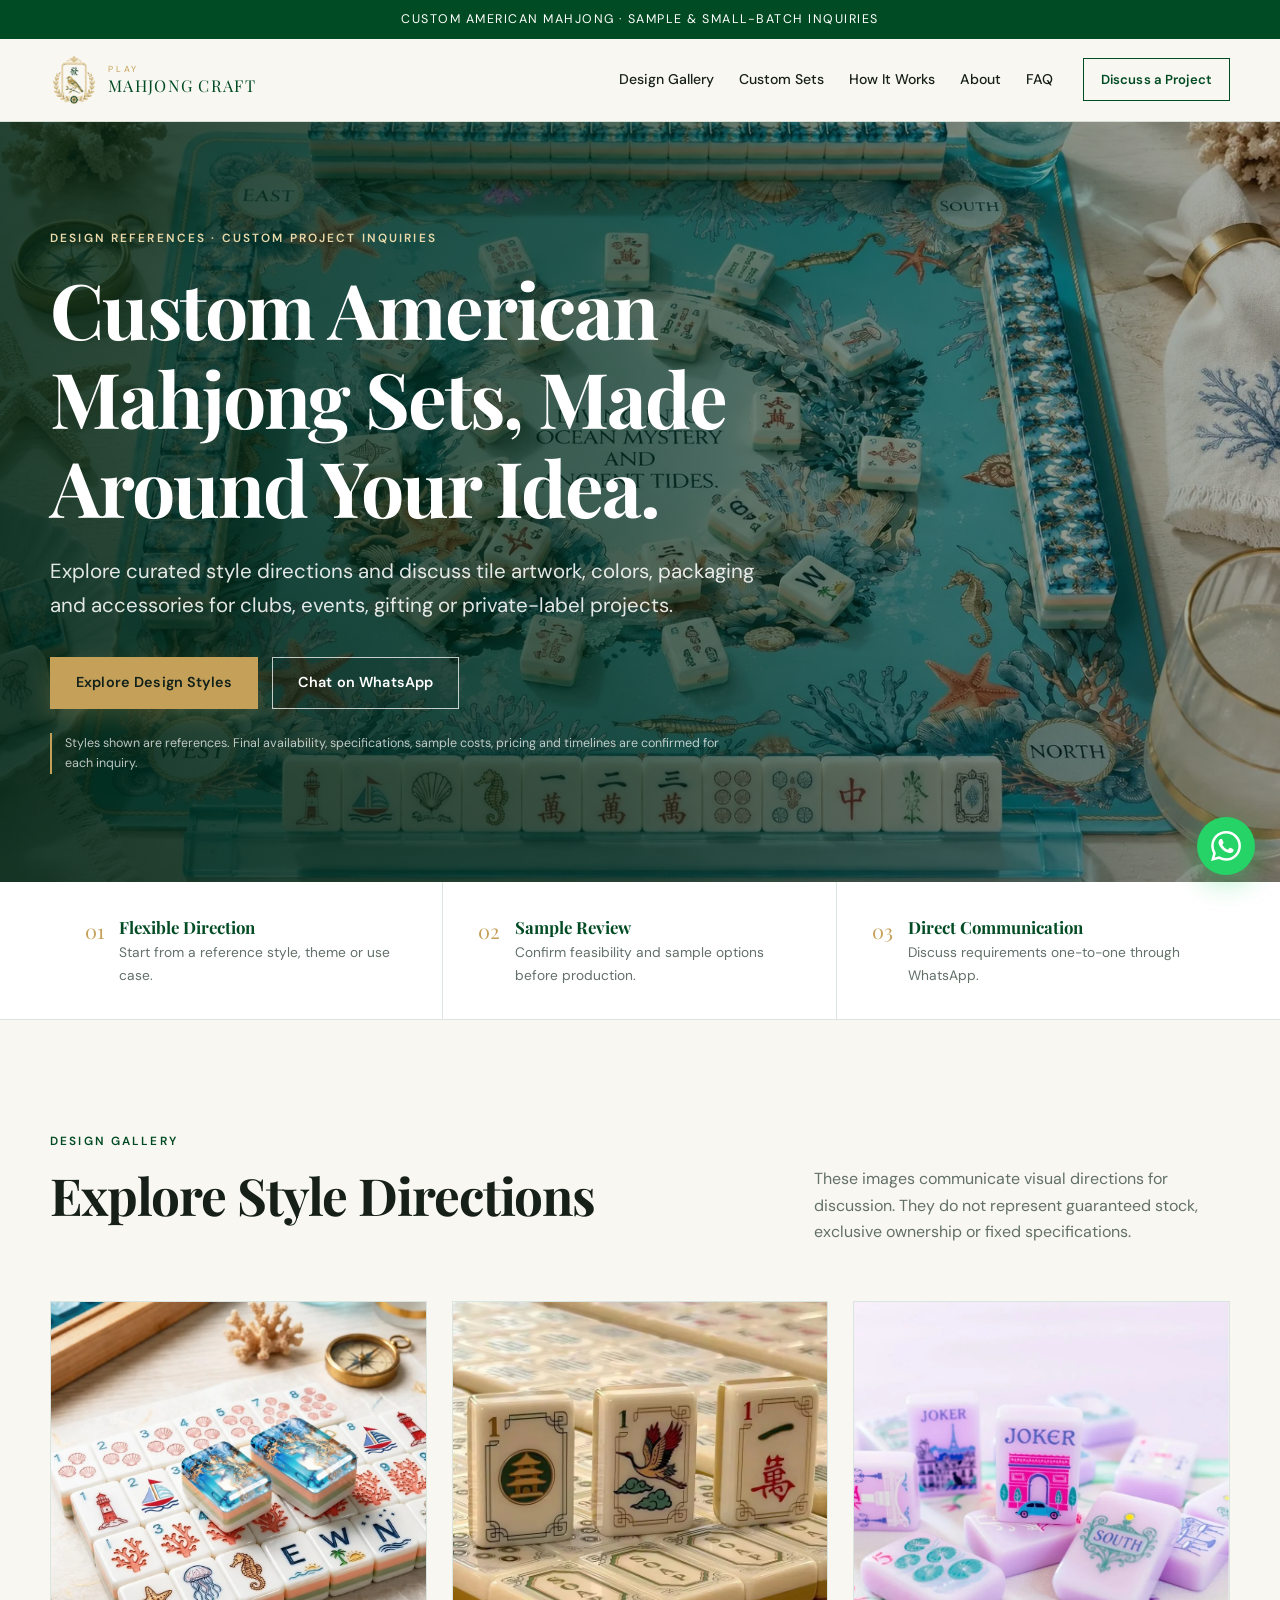
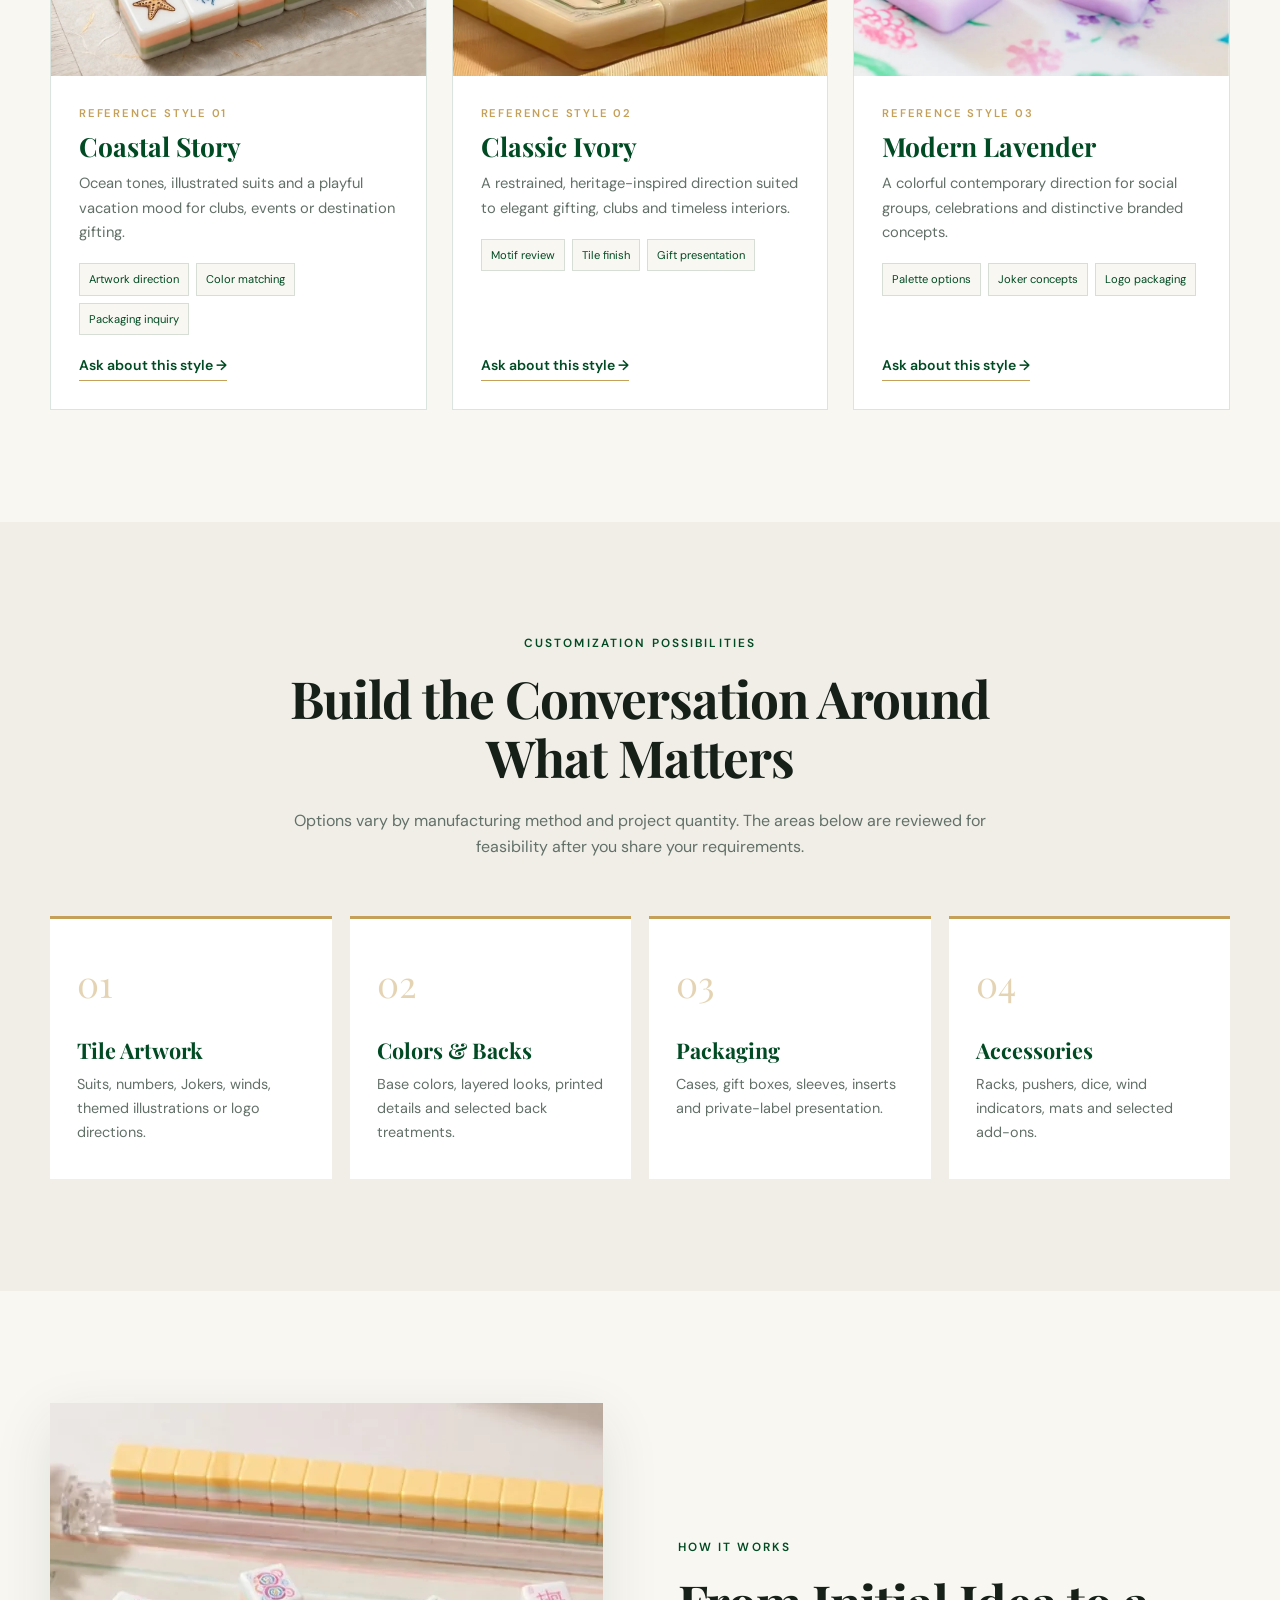
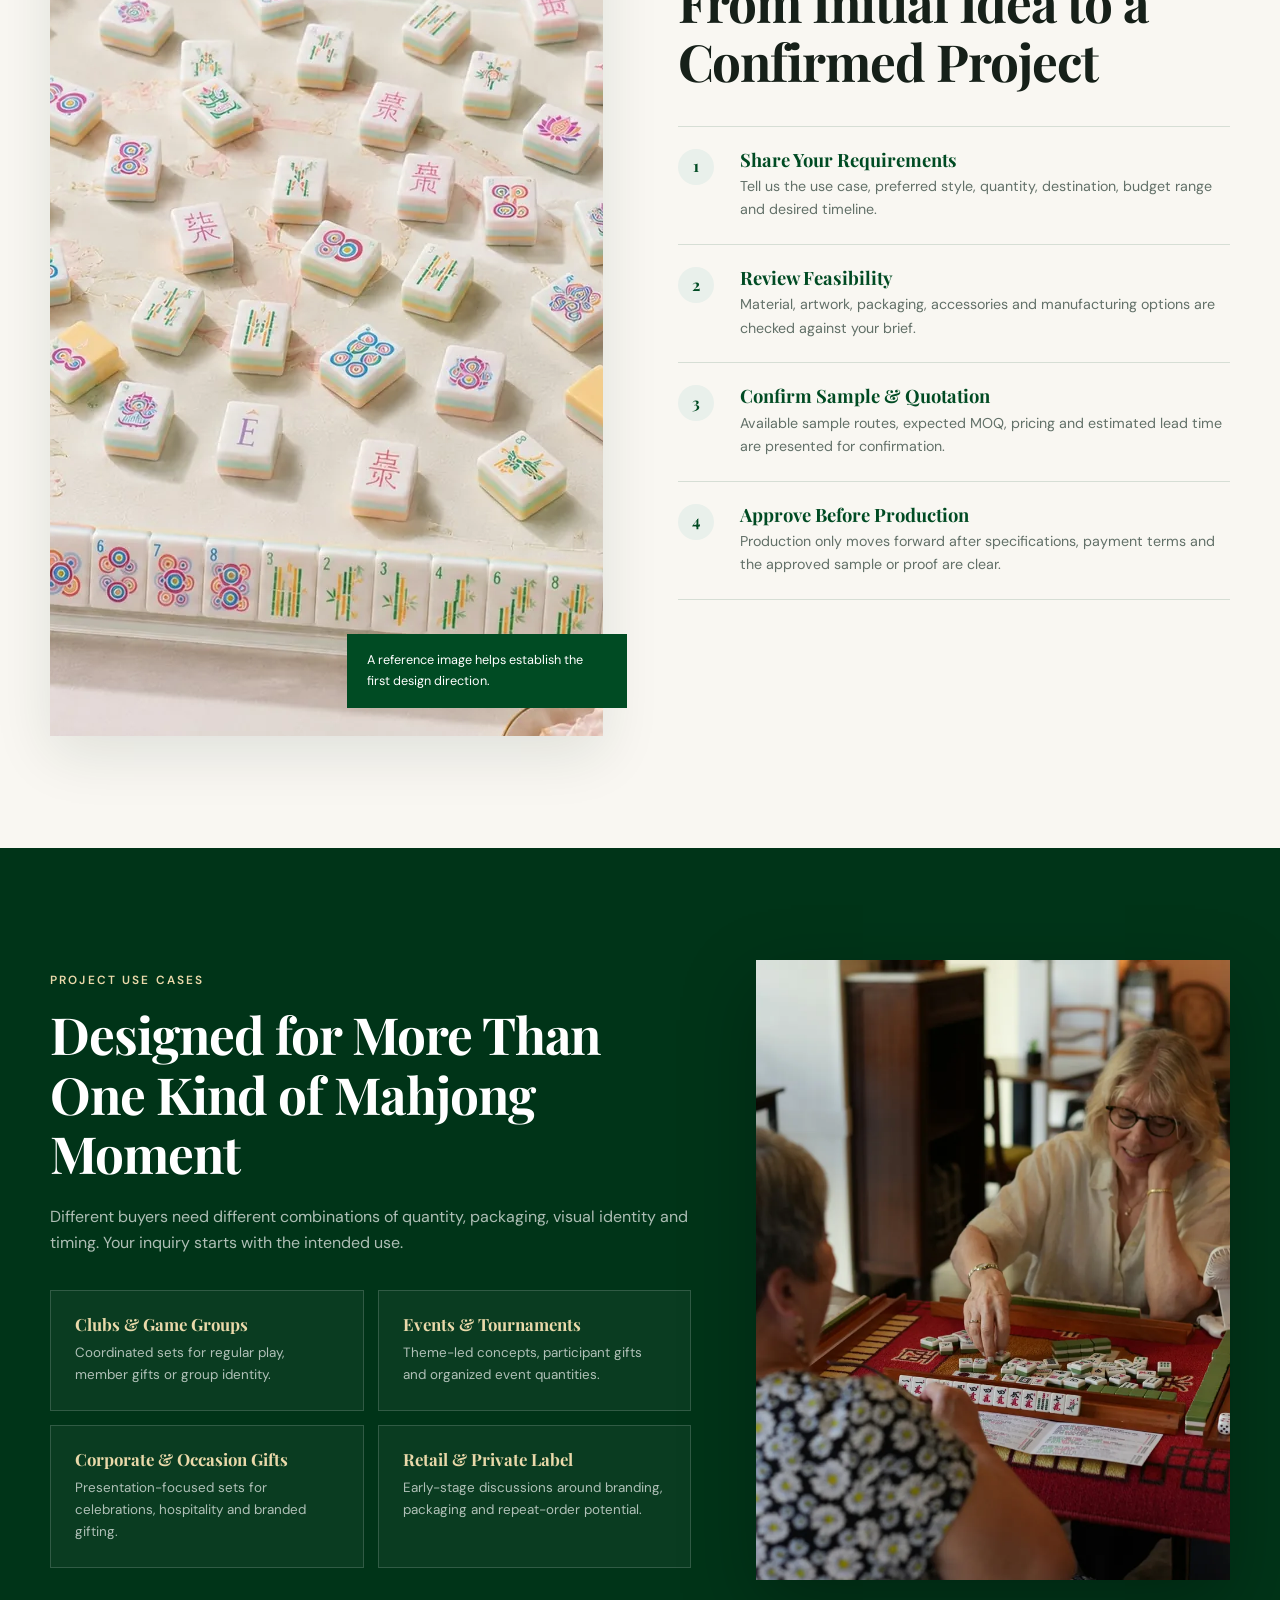
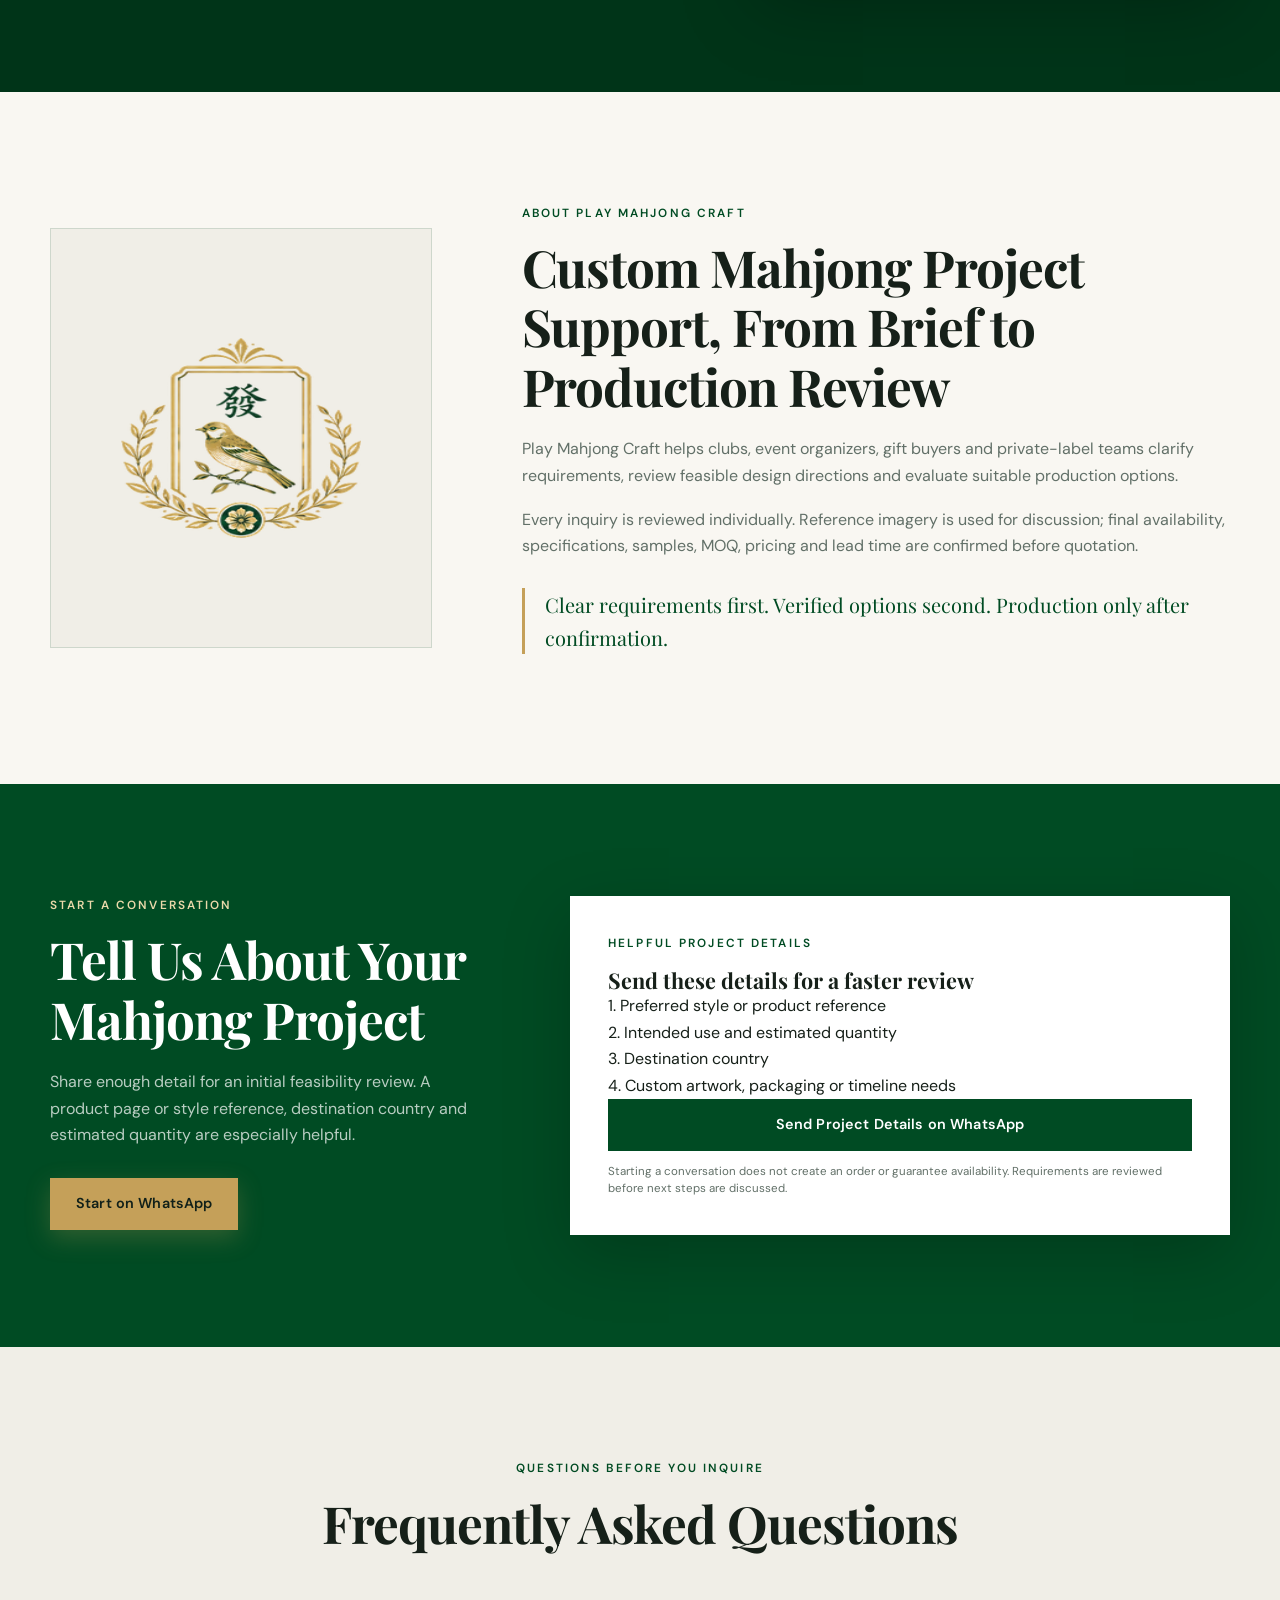
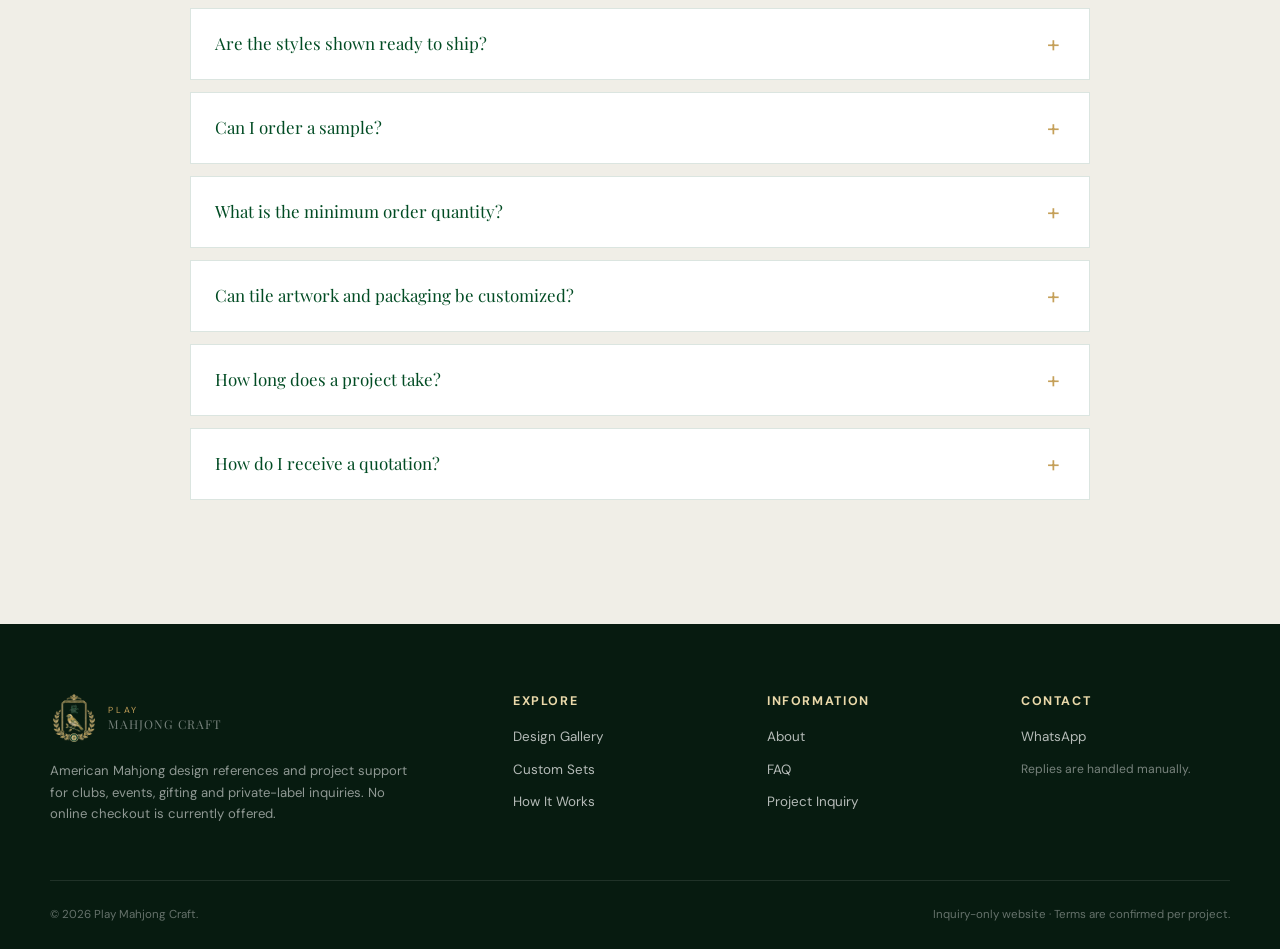
==== commit 5fad1bf8: "Link homepage to custom sets landing page" ====
--- a/index.html
+++ b/index.html
@@ -117,7 +117,7 @@
       </button>
       <nav id="primary-nav" class="primary-nav" aria-label="Primary navigation">
         <a href="#styles">Design Gallery</a>
-        <a href="#customization">Customization</a>
+        <a href="/custom-american-mahjong-sets/">Custom Sets</a>
         <a href="#process">How It Works</a>
         <a href="#about">About</a>
         <a href="#faq">FAQ</a>
@@ -305,7 +305,7 @@
         <a class="brand brand-footer" href="#top"><img src="/images/logo-mark.png" width="54" height="50" alt=""><span><small>PLAY</small>MAHJONG CRAFT</span></a>
         <p>American Mahjong design references and project support for clubs, events, gifting and private-label inquiries. No online checkout is currently offered.</p>
       </div>
-      <div><h3>Explore</h3><a href="#styles">Design Gallery</a><a href="#customization">Customization</a><a href="#process">How It Works</a></div>
+      <div><h3>Explore</h3><a href="#styles">Design Gallery</a><a href="/custom-american-mahjong-sets/">Custom Sets</a><a href="#process">How It Works</a></div>
       <div><h3>Information</h3><a href="#about">About</a><a href="#faq">FAQ</a><a href="#inquiry">Project Inquiry</a></div>
       <div><h3>Contact</h3><a class="track-event" data-event="whatsapp_footer" target="_blank" rel="noopener" href="https://wa.me/8615779394194?text=Hi%2C%20I%27d%20like%20to%20discuss%20an%20American%20Mahjong%20project.">WhatsApp</a><span>Replies are handled manually.</span></div>
     </div>
